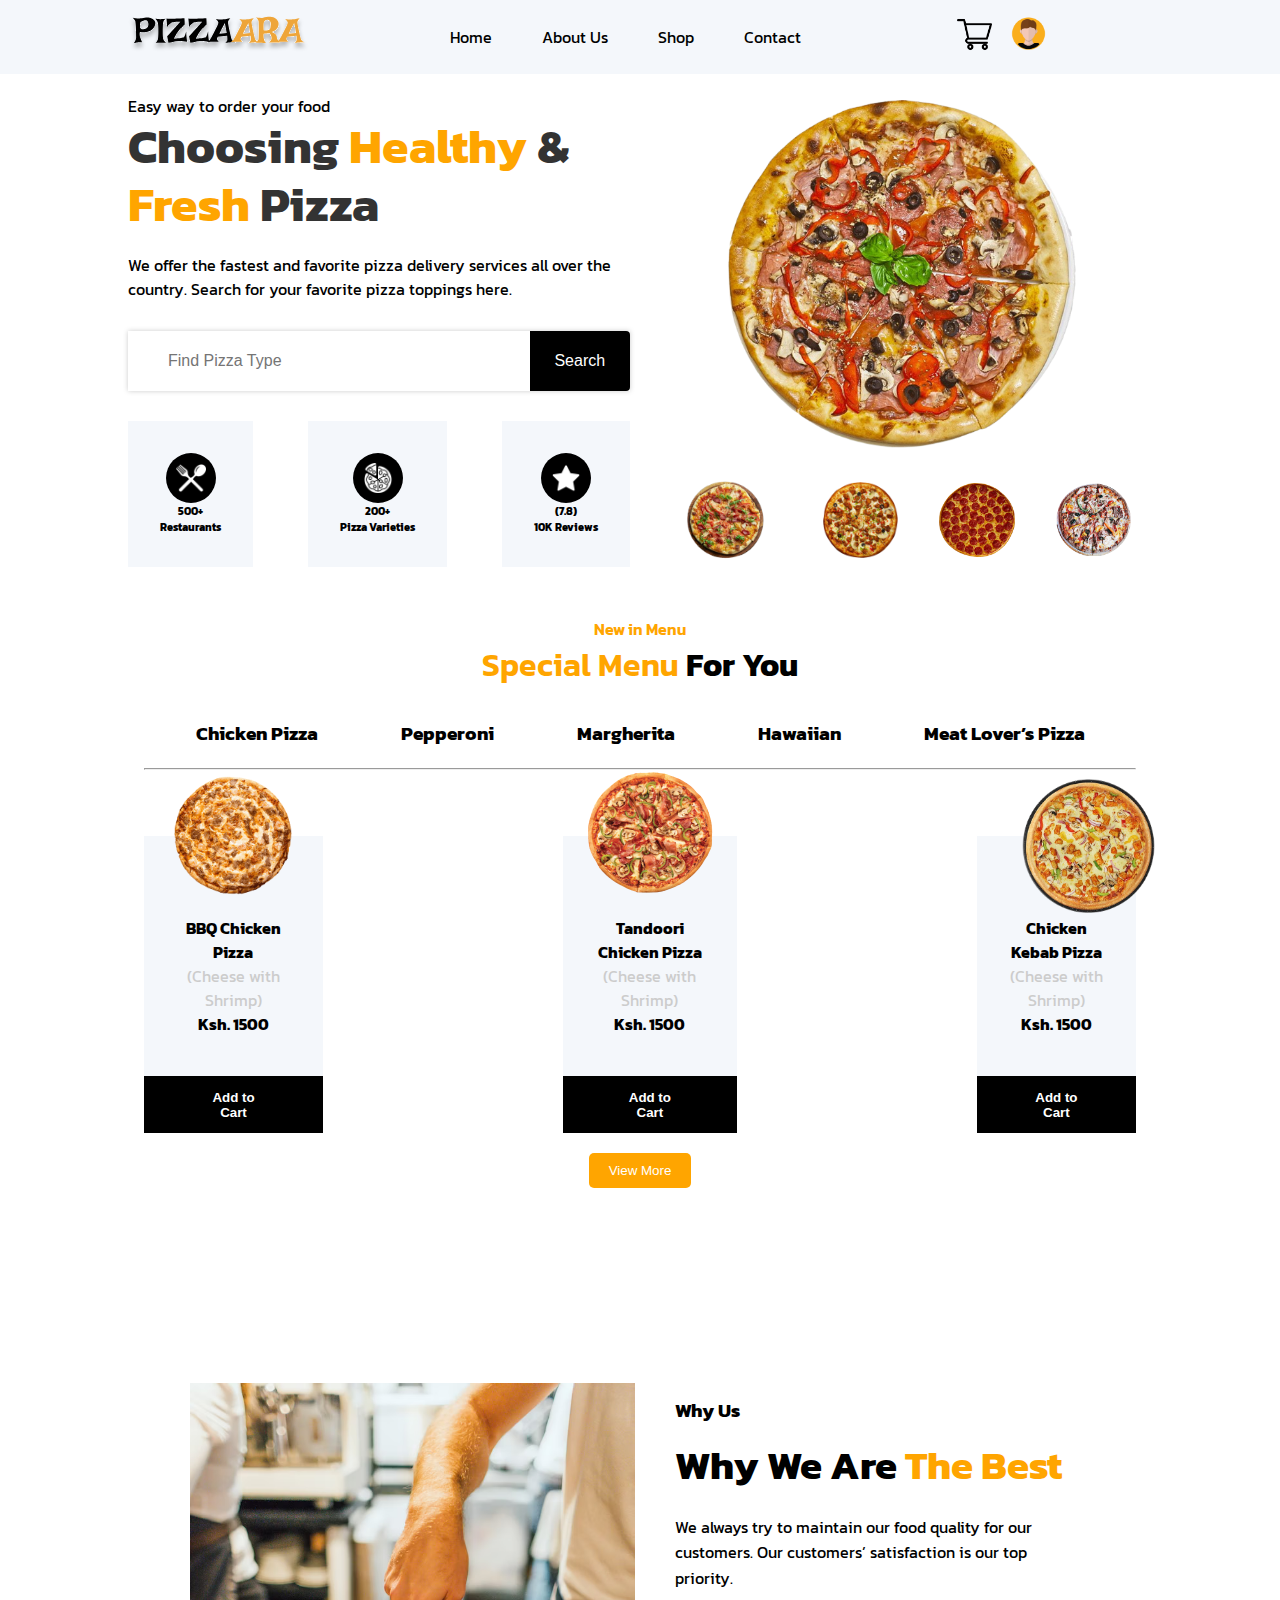
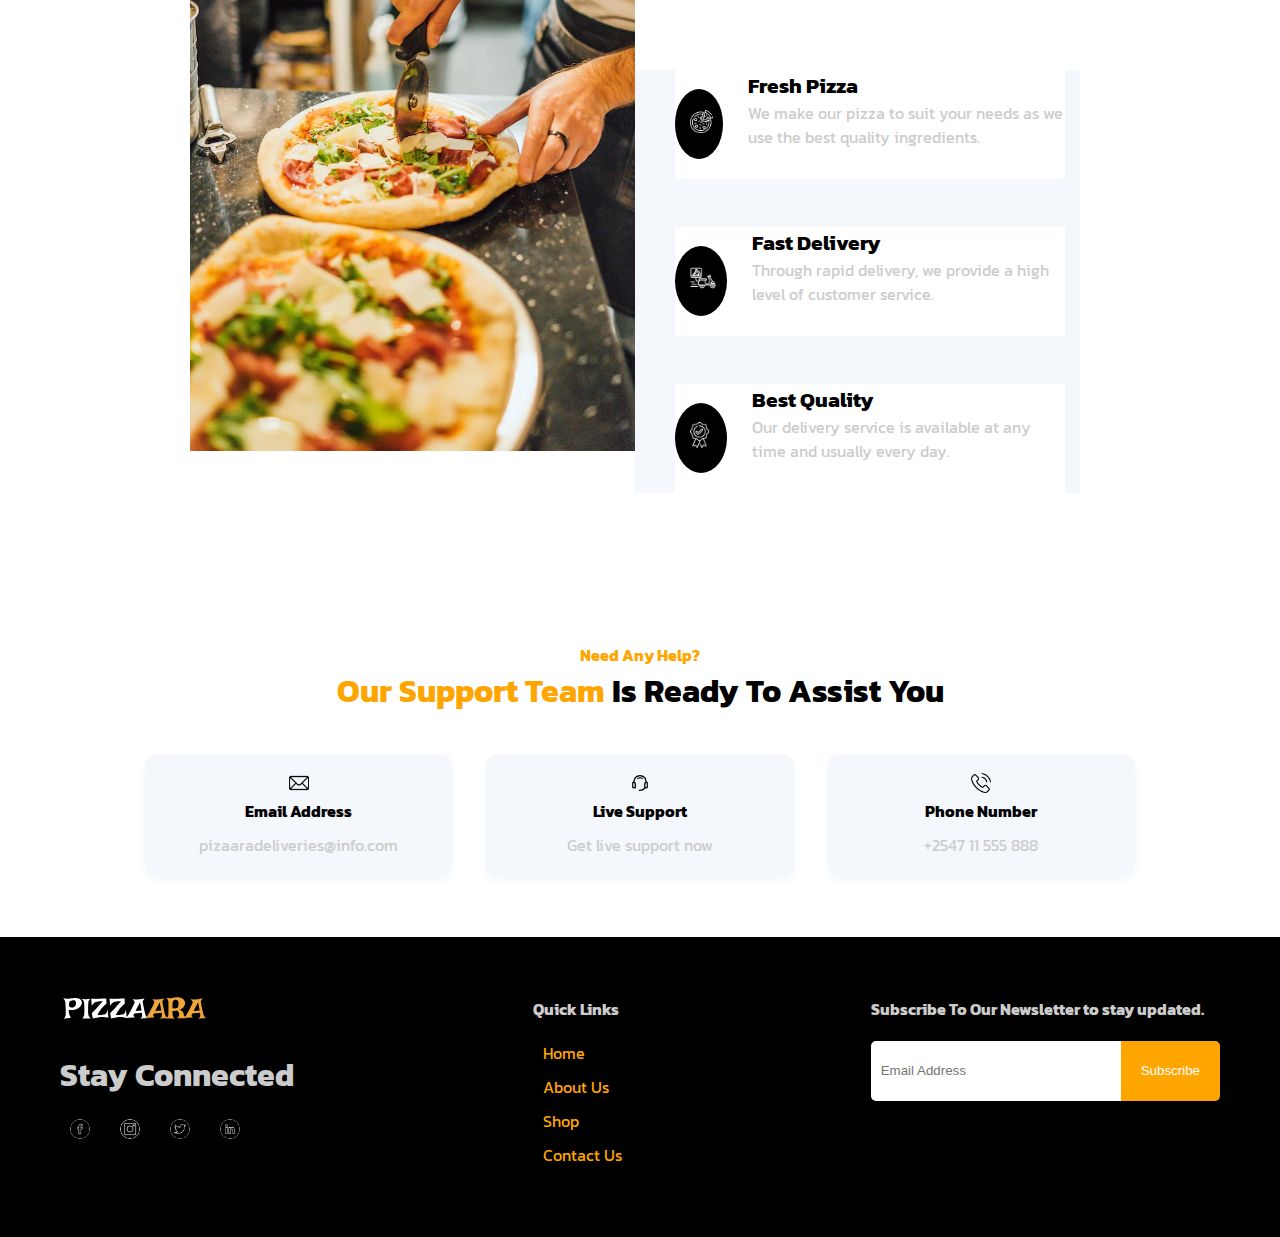
==== index.html @ b1587929 "initial commit" ====
<!DOCTYPE html>
<html lang="en">
  <head>
    <meta charset="UTF-8" />
    <meta name="viewport" content="width=device-width, initial-scale=1.0" />
    <meta
      name="description"
      content="Your pizza final destination with a variety of options and fast delivery."
    />
    <meta name="author" content="Your Name" />
    <title>Pizzara - Your Pizza Final Destination</title>
    <link rel="stylesheet" href="./css/style.css" />
    <link
      rel="stylesheet"
      href="https://cdnjs.cloudflare.com/ajax/libs/font-awesome/6.6.0/css/all.min.css"
      integrity="sha512-Kc323vGBEqzTmouAECnVceyQqyqdsSiqLQISBL29aUW4U/M7pSPA/gEUZQqv1cwx4OnYxTxve5UMg5GT6L4JJg=="
      crossorigin="anonymous"
      referrerpolicy="no-referrer"
    />
    <link rel="preconnect" href="https://fonts.googleapis.com" />
    <link rel="preconnect" href="https://fonts.gstatic.com" crossorigin />
    <link
      href="https://fonts.googleapis.com/css2?family=Kanit:ital,wght@0,100;0,200;0,300;0,400;0,500;0,600;0,700;0,800;0,900;1,100;1,200;1,300;1,400;1,500;1,600;1,700;1,800;1,900&display=swap"
      rel="stylesheet"
    />
  </head>
  <body>
    <main>
      <!-- Navigation -->
      <header>
        <nav>
          <div class="container">
            <div class="nav">
              <div class="nav-left">
                <img src="images/logo.svg" alt="Main Logo"/>
              </div>
              <div class="nav-center">
                <ul>
                  <li><a href="#home">Home</a></li>
                  <li><a href="#about">About Us</a></li>
                  <li><a href="./shop.html" target="_blank">Shop</a></li>
                  <li><a href="#contact">Contact</a></li>
                </ul>
              </div>
              <div class="nav-right">
                <img src="images/shopping-cart.png" alt="Shopping Cart" />
                <img src="images/avatar.png" alt="User Avatar" />
              </div>
              <i class="fa-solid fa-bars"></i>
            </div>
          </div>
        </nav>
      </header>

      <!-- Hero Section -->
      <section class="hero">
        <div class="container">
          <div class="hero-container">
            <div class="left">
              <span>Easy way to order your food</span>
              <h1>Choosing <span>Healthy</span> & <span>Fresh</span> Pizza</h1>
              <p>
                We offer the fastest and favorite pizza delivery services all
                over the country. Search for your favorite pizza toppings here.
              </p>
              <!-- Search Form -->
              <div>
                <form action="#">
                  <div class="search-box">
                    <input
                      type="text"
                      placeholder="Find Pizza Type"
                      class="search-input"
                    />
                    <button type="submit" class="search-btn">Search</button>
                    <i class="fa-solid fa-magnifying-glass search-icon"></i>
                  </div>
                </form>
              </div>

              <!-- Varieties Section -->
              <div class="cuts">
                <div class="cutt">
                  <div class="cut1">
                    <img src="./images/cutlery.png" alt="Cutlery" />
                  </div>
                  <h6>500+<br />Restaurants</h6>
                </div>
                <div class="cutt">
                  <div class="cut1">
                    <img src="./images/varieties.png" alt="Pizza Varieties" />
                  </div>
                  <h6>200+<br />Pizza Varieties</h6>
                </div>
                <div class="cutt">
                  <div class="cut1">
                    <img src="./images/star.png" alt="Star Ratings" />
                  </div>
                  <h6>(7.8)<br />10K Reviews</h6>
                </div>
              </div>
            </div>
            <div class="right">
              <div class="piz1">
                <img src="images/hero-pizza.png" alt="Hero Pizza" />
              </div>
              <div class="pizzas">
                <img src="images/pizza-1.png" alt="Pizza 1" />
                <img src="images/pizza-2.png" alt="Pizza 2" />
                <img src="images/pizza-3.png" alt="Pizza 3" />
                <img src="images/pizza-4.png" alt="Pizza 4" />
              </div>
            </div>
          </div>
        </div>
      </section>

      <!-- Menu Section -->
      <section class="menu">
        <div class="container">
          <div class="menu-container">
            <span class="yellow">New in Menu</span>
            <div>
              <h1><span class="yellow">Special Menu</span> For You</h1>
            </div>
            <ul>
              <li><a href="#" class="active">Chicken Pizza</a></li>
              <li><a href="#">Pepperoni</a></li>
              <li><a href="#">Margherita</a></li>
              <li><a href="#">Hawaiian</a></li>
              <li><a href="#">Meat Lover’s Pizza</a></li>
            </ul>
            <hr />
          </div>

        <!-- Pizza Items -->
        
          <div class="variaties">
            
            <div class="varieties-container">
              <div class="variaties-img">
                <img
                  src="images/barbecue-chicken-pizza.png"
                  alt="BBQ Chicken Pizza"
                />
              </div>
            <div class="varieties-content">
              <p class="v-c-bold">
                BBQ Chicken Pizza <br />
              </p>
                <span>(Cheese with Shrimp)</span> <br />
                <p class="v-c-bold">Ksh. 1500</p>
            </div>
            <div class="varieties-btn">
              <button class="v-c-bold" type="button">Add to Cart</button>
            </div>
            </div>



            <div class="variaties">
              <div class="varieties-container">
                <div class="variaties-img">
                  <img
                  src="images/tandoori-chicken.png"
                  alt="Tandoori Chicken Pizza"
                />
                </div>
              <div class="varieties-content">
                <p class="v-c-bold">
                  Tandoori Chicken Pizza<br />
                </p>
                  <span>(Cheese with Shrimp)</span> <br />
                  <p class="v-c-bold"> Ksh. 1500 </p>
                  
              </div>
              <div class="varieties-btn">
                <button class="v-c-bold" type="button">Add to Cart</button>
              </div>
              </div>


              <div class="variaties">
                <div class="varieties-container">
                  <div class="variaties-img">
                    <img
                    class="var"
                    src="images/chicken-kebab.png"
                    alt="Chicken Kebab Pizza"
                  />
                  </div>
                <div class="varieties-content">
                  <p class="v-c-bold">
                    Chicken Kebab Pizza<br />
                  </p>
                    <span>(Cheese with Shrimp)</span> <br />
                   <p class="v-c-bold"> Ksh. 1500 </p>
                </div>

                <div class="varieties-btn">
                  <button class="v-c-bold" type="button">Add to Cart</button>
                </div>
                </div>
                </div>
                </div>  
                </div>

                <div>
                <button class="var-btn">View More</button>
                </div>

                
                
                
              <!-- </section> -->
        </main>

        <!-- Why Us Section -->
        <section class="why-us-section">
          <div class="container">
          <div class="why-us-container">
            <!-- Image Section -->
            <div class="why-us-image">
              <img src="images/why-us.png" alt="Baking a Pizza" />
            </div>

            <!-- Content Section -->
            <div class="why-us-content">

              <div class="why-us-top">
              <span class="highlight">Why Us</span>
              <h2>Why We Are <span class="highlight-best">The Best</span></h2>
              <p>
                We always try to maintain our food quality for our customers.
                Our customers’ satisfaction is our top priority.
              </p>
            </div>

              <div class="features">
                <div class="feature">
                  <div class="feature-img">
                    <img src="images/fresh-pizza.png" alt="Fresh Pizza" />
                  </div>

                  <div>
                  <h4>Fresh Pizza</h4>
                  <p>
                    We make our pizza to suit your needs as we use the best
                    quality ingredients.
                  </p>
                </div>

                </div>
                <div class="feature">

                  <div class="feature-img">
                  <img src="images/fast-delivery.png" alt="Fast Delivery" />
                  </div>

                  <div>
                  <h4>Fast Delivery</h4>
                  <p>
                    Through rapid delivery, we provide a high level of customer
                    service.
                  </p>
                </div>
                </div>

                <div class="feature">

                  <div class="feature-img">
                  <img src="images/quality.png" alt="Best Quality" />
                  </div>
                  <div>
                  <h4>Best Quality</h4>
                  <p>
                    Our delivery service is available at any time and usually
                    every day.
                  </p>
                  </div>
                </div>
              </div>
            </div>
          </div>
        </div>
        </section>

        <!-- Support Section -->
        <section class="support-section">
          <div class="container">
          <div class="support-container">
            <!-- Heading Section -->
            <span class="help-text">Need Any Help?</span>
            <h2><span class="help-text">Our Support Team</span>  Is Ready To Assist You</h2>

            <!-- Support Details Section -->
            <div class="support-details">
              <div class="support-card">
                <img src="images/mail.png" alt="Mail" />
                <h5>Email Address</h5>
                <p>pizaaradeliveries@info.com</p>
              </div>
              <div class="support-card">
                <img src="images/live-support.png" alt="Live Support" />
                <h5>Live Support</h5>
                <p>Get live support now</p>
              </div>
              <div class="support-card">
                <img src="images/phone.png" alt="Phone" />
                <h5>Phone Number</h5>
                <p>+2547 11 555 888</p>
              </div>
            </div>
          </div>
        </div>
        </section>
      </main>

        <!-- Footer Section -->
        <footer>
          <div class="footer-container">
            <!-- Social Media and Logo -->
            <div class="footer-left">
              <img
                src="images/logo_light.svg"
                alt="Main Logo"
                class="footer-logo"
              />
              <h4>Stay Connected</h4>
              <div class="social-icons">
                <img src="images/facebook.png" alt="Facebook" />
                <img src="images/instagram.png" alt="Instagram" />
                <img src="images/twitter.png" alt="Twitter" />
                <img src="images/linkedin.png" alt="LinkedIn" />
              </div>
            </div>

            <!-- Quick Links Section -->
            <div class="quick-links">
              <h4>Quick Links</h4>
              <ul>
                <li><a href="#home">Home</a></li>
                <li><a href="#about">About Us</a></li>
                <li><a href="#shop">Shop</a></li>
                <li><a href="#contact">Contact Us</a></li>
              </ul>
            </div>

            <!-- Newsletter Section -->
            <div class="newsletter">
              <h4>Subscribe To Our Newsletter to stay updated.</h4>
              <form action="#">
                <div class="mail-box">
                  <input
                    type="email"
                    placeholder="Email Address"
                    class="input"
                  />
                  <button type="submit" class="subscribe-btn">Subscribe</button>
                </div>
              </form>
            </div>
          </div>
        </footer>
  </body>
</html>
---- css/style.css ----
body {
  font-family: "Kanit", system-ui;
}

* {
  margin: 0;
  padding: 0;
  box-sizing: border-box;
}

ul {
  list-style-type: none;
  margin: 0 10px;
}

a {
  color: #000;
  text-decoration: none;
}

.container {
  width: 80%;
  margin: 0 auto;
}

@media (max-width: 768px) {
  body {
    overflow-x: hidden;
  }
  header nav .nav {
    flex-direction: column;
    width: 100%;
  }
  header nav .nav .nav-left, header nav .nav .nav-center, header nav .nav .nav-right {
    text-align: center;
    margin: 10px 0;
    width: 100%;
  }
  header nav .nav i.fa-bars {
    display: block;
    margin: 10px 0;
  }
}
nav {
  background-color: #F4F7FB;
}
nav .nav {
  display: flex;
  justify-content: space-between;
  align-items: center;
  flex-direction: row;
  flex-wrap: nowrap;
  flex-direction: row;
}
nav .nav .nav-right img {
  padding-left: 15px;
  width: 50px;
}
nav .nav .nav-center ul {
  display: flex;
  justify-content: flex;
  align-items: center;
  flex-direction: center;
  flex-wrap: nowrap;
  flex-direction: center;
}
nav .nav .nav-center a {
  padding: 25px;
}
nav .nav .nav-center a {
  display: inline-block;
}
nav .nav .nav-center a:hover {
  color: white;
  background-color: orange;
}

.nav-center {
  display: inline-block;
  display: flex;
  justify-content: flex;
  align-items: center;
  flex-direction: center;
  flex-wrap: nowrap;
  flex-direction: center;
}

@media screen and (max-width: 600px) {
  .nav-center {
    display: none;
  }
  .nav-center a {
    margin-bottom: 10px;
  }
  .nav-center .fa-bars {
    display: inline-block;
  }
}
.hero-container {
  display: flex;
  justify-content: space-between;
  align-items: center;
  flex-direction: row;
  flex-wrap: nowrap;
  flex-direction: row;
  margin-top: 20px;
  gap: 20px;
}
.hero-container .left {
  flex: 1;
}
.hero-container .left span {
  color: #000;
  margin-bottom: 10px;
}
.hero-container .left h1 {
  font-size: 3rem;
  font-weight: 700;
  line-height: 1.2;
  color: #333;
  margin-bottom: 20px;
}
.hero-container .left h1 span {
  color: orange;
  font-weight: 700;
  font-size: 3rem;
}
.hero-container .left p {
  font-size: 1rem;
  color: #000;
  margin-bottom: 30px;
}
.hero-container .search-box {
  display: flex;
  justify-content: start;
  margin-top: 20px;
  position: relative;
  align-items: center;
  box-shadow: 0 0 5px #ccc;
}
.hero-container .search-box .search-input {
  width: 80%;
  height: 60px;
  padding: 10px 10px 10px 40px;
  font-size: 16px;
  border: none;
}
.hero-container .search-box .search-btn {
  padding: 10px 20px;
  width: 20%;
  font-size: 16px;
  height: 60px;
  background-color: #000;
  color: white;
  border: none;
  border-radius: 0 4px 4px 0;
  cursor: pointer;
  transition: background-color 0.3s ease;
}
.hero-container .search-box .search-btn:hover {
  background-color: #333;
}
.hero-container .search-box .search-icon {
  position: absolute;
  left: 20px;
  top: 50%;
  transform: translateY(-50%);
  font-size: 18px;
  color: #000;
  pointer-events: none;
}
.hero-container .cuts {
  display: flex;
  justify-content: space-between;
  margin-top: 30px;
  gap: 30px;
}
.hero-container .cuts .cutt {
  text-align: center;
  padding: 2em;
  display: flex;
  justify-content: center;
  align-items: center;
  flex-direction: column;
  flex-wrap: nowrap;
  flex-direction: column;
  background-color: #F4F7FB;
  align-content: center;
}
.hero-container .cuts .cut1 {
  width: 50px;
  height: 50px;
  display: flex;
  justify-content: center;
  align-items: center;
  flex-direction: column;
  flex-wrap: nowrap;
  flex-direction: column;
  border-radius: 50%;
  background-color: #000;
}
.hero-container .cuts .cut1 img {
  height: 30px;
  width: 30px;
}
.hero-container .cuts h6 {
  font-weight: bold;
  color: #000;
}

.right {
  display: flex;
  justify-content: flex;
  align-items: center;
  flex-direction: column;
  flex-wrap: nowrap;
  flex-direction: column;
  flex-direction: column;
  justify-content: center;
  flex: 1;
  align-items: center;
}
.right .piz1 {
  margin-bottom: 30px;
  display: flex;
  justify-content: center;
}
.right .piz1 img {
  width: 70%;
}
.right .pizzas {
  display: flex;
  justify-content: space-around;
  align-items: center;
  flex-direction: center;
  flex-wrap: nowrap;
  flex-direction: center;
}
.right .pizzas img:first-child {
  width: 22%;
}
.right .pizzas img {
  margin: 0 10px;
  width: 15%;
}

@media (max-width: 768px) {
  .hero .hero-container {
    display: flex;
    flex-direction: column;
    width: 100%;
  }
  .hero .hero-container .left {
    text-align: center;
    padding: 20px;
    width: 100%;
  }
  .hero .hero-container .left h1 {
    font-size: 1.5em;
  }
  .hero .hero-container .left .cuts {
    display: flex;
    flex-direction: column;
    align-items: center;
  }
  .hero .hero-container .left .cuts .cutt {
    margin: 10px 0;
  }
  .hero .hero-container .right {
    display: none;
  }
}
.menu {
  margin: 50px 0;
  padding: 0 20px;
  text-align: center;
}
.menu .yellow {
  color: orange;
  margin-bottom: 10px;
  font-weight: 600;
}
.menu h1 {
  font-size: 2rem;
  font-weight: bold;
  margin-bottom: 30px;
}
.menu ul {
  display: flex;
  justify-content: space-around;
  align-items: center;
  flex-direction: row;
  flex-wrap: nowrap;
  flex-direction: row;
  margin-top: 20px;
}
.menu ul li {
  font-size: 1.2rem;
  font-weight: bold;
}
.menu ul li a {
  transition: color 0.3s ease;
}
.menu ul li a:hover {
  color: orange;
  border-bottom: 5px solid orange;
  padding: 16px 0;
}
.menu hr {
  margin-top: 20px;
}

@media (max-width: 768px) {
  .menu .menu-container {
    text-align: center;
    padding: 20px;
    width: 100%;
  }
  .menu .menu-container h1 {
    font-size: 1.5em;
  }
  .menu .menu-container ul li {
    margin: 5px 0;
  }
  .menu .variaties {
    display: flex;
    flex-direction: column;
    align-items: center;
    width: 100%;
  }
  .menu .variaties .varieties-container {
    width: 100%;
    text-align: center;
  }
  .menu .variaties .varieties-container img {
    max-width: 80%;
    height: auto;
  }
}
.variaties {
  display: flex;
  justify-content: space-evenly;
  gap: 15em;
  align-items: center;
}
.variaties .varieties-container {
  display: flex;
  justify-content: center;
  align-items: center;
  flex-direction: column;
  flex-wrap: nowrap;
  flex-direction: column;
}
.variaties .varieties-container .var {
  width: 195px;
  align-items: center;
}
.variaties .varieties-container .v-c-bold {
  font-weight: bold;
}
.variaties .variaties-img {
  width: 130px;
  height: 130px;
}
.variaties .variaties-img img {
  width: 100%;
}
.variaties .varieties-content {
  background-color: #F4F7FB;
  padding: 5em 2em 4em 2em;
  margin-top: -4em;
  z-index: -1;
}
.variaties .varieties-content span {
  color: #ccc;
}
.variaties .varieties-btn {
  width: 100%;
  margin-top: -1.5em;
}
.variaties .varieties-btn button {
  background-color: #000;
  border: none;
  padding: 1em 4em;
  color: #fff;
}

.var-btn {
  margin: 20px auto;
  text-align: center;
  padding: 10px 20px;
  background-color: orange;
  color: #fff;
  border: none;
  border-radius: 5px;
  cursor: pointer;
}

.why-us-section {
  padding: 90px 0;
}
.why-us-section .why-us-container {
  display: flex;
  justify-content: space-around;
  align-items: center;
  flex-direction: row;
  flex-wrap: nowrap;
  flex-direction: row;
  max-width: 900px;
  margin: 0 auto;
}
.why-us-section .why-us-image {
  flex: 1;
}
.why-us-section .why-us-image img {
  max-width: 100%;
}
.why-us-section .why-us-content {
  flex: 1;
  justify-content: center;
  padding-right: 10px;
}
.why-us-section .why-us-content .why-us-top {
  display: flex;
  align-items: flex-start;
  margin: 3em 15px 0 2.5em;
  flex-direction: column;
}
.why-us-section .why-us-content .why-us-top .feature-text {
  font-size: 1em;
}
.why-us-section .why-us-content .highlight {
  color: #000;
  font-weight: bold;
  display: block;
  font-size: 1.2rem;
  margin-bottom: 10px;
}
.why-us-section .why-us-content h2 {
  font-size: 2.5rem;
  color: #000;
  margin-bottom: 20px;
}
.why-us-section .why-us-content h2 .highlight-best {
  color: orange;
}
.why-us-section .why-us-content p {
  font-size: 1em;
  color: #000;
  margin-bottom: 30px;
  line-height: 1.6;
}
.why-us-section .why-us-content .features {
  background-color: #F4F7FB;
}
.why-us-section .why-us-content .features .feature {
  display: flex;
  align-items: center;
  margin: 3em 15px 0 2.5em;
  text-align: left;
  background-color: #fff;
}
.why-us-section .why-us-content .features .feature .feature-img {
  width: 70px;
  background-color: #000;
  border-radius: 50%;
  height: 70px;
  align-content: center;
  padding-left: 15px;
}
.why-us-section .why-us-content .features .feature img {
  width: 70%;
}
.why-us-section .why-us-content .features .feature h4 {
  font-size: 1.3rem;
  color: #000;
  margin-left: 25px;
}
.why-us-section .why-us-content .features .feature p {
  font-size: 1em;
  color: #ccc;
  margin-left: 25px;
  line-height: 1.5;
}

@media (max-width: 768px) {
  .why-us-section .why-us-container {
    display: grid;
    grid-template-columns: 1fr;
    width: 100%;
  }
  .why-us-section .why-us-container .why-us-image {
    display: none;
  }
  .why-us-section .why-us-container .why-us-content {
    text-align: center;
  }
  .why-us-section .why-us-container .why-us-content .why-us-top h2 {
    font-size: 1.5em;
  }
  .why-us-section .why-us-container .why-us-content .features {
    display: grid;
    grid-template-columns: 1fr;
    gap: 10px;
  }
  .why-us-section .why-us-container .why-us-content .features .feature {
    text-align: center;
  }
  .why-us-section .why-us-container .why-us-content .features .feature .feature-img img {
    max-width: 80%;
    height: auto;
  }
}
.support-section {
  background-color: white;
  padding: 60px 0;
  text-align: center;
}
.support-section .help-text {
  color: orange;
  font-size: 1em;
  font-weight: bold;
  margin-bottom: 20px;
}
.support-section h2 {
  color: #000;
  font-size: 2em;
  margin-bottom: 40px;
}
.support-section .support-details {
  display: flex;
  justify-content: space-around;
  margin: 0 auto;
}
.support-section .support-details .support-card {
  background-color: #F4F7FB;
  padding: 20px;
  box-shadow: 0px 4px 10px #F4F7FB;
  border-radius: 10px;
  text-align: center;
  flex-basis: 30%;
  transition: transform 0.3s;
}
.support-section .support-details .support-card:hover {
  transform: translateY(-10px);
}
.support-section .support-details .support-card img {
  width: 20px;
  margin-top: -30px;
}
.support-section .support-details .support-card h5 {
  font-size: 1em;
  color: #000;
  margin-bottom: 10px;
}
.support-section .support-details .support-card p {
  font-size: 1em;
  color: #ccc;
}

@media (max-width: 768px) {
  .support-section .support-container {
    text-align: center;
    width: 100%;
  }
  .support-section .support-container .support-details {
    display: flex;
    flex-direction: column;
    align-items: center;
  }
  .support-section .support-container .support-details .support-card {
    margin: 10px 0;
    width: 100%;
  }
}
footer {
  background-color: #000;
  padding: 40px 0;
  color: #ccc;
}
footer .footer-container {
  display: flex;
  justify-content: space-between;
  max-width: 1200px;
  margin: 0 auto;
  padding: 20px;
}
footer .footer-left .footer-logo {
  max-width: 150px;
  margin-bottom: 20px;
}
footer .footer-left h4 {
  font-size: 2em;
  margin-bottom: 10px;
}
footer .footer-left .social-icons {
  display: flex;
  gap: 10px;
}
footer .footer-left .social-icons img {
  width: 40px;
  height: 40px;
  background-color: #000;
  padding: 10px;
  border-radius: 50%;
  transition: background-color 0.3s;
}
footer .footer-left .social-icons img:hover {
  background-color: #cc8400;
}
footer .quick-links h4 {
  font-size: 1em;
  margin-bottom: 20px;
}
footer .quick-links ul {
  list-style-type: none;
  padding: 0;
}
footer .quick-links ul li {
  margin-bottom: 10px;
}
footer .quick-links ul li a {
  color: orange;
  text-decoration: none;
  font-size: 1em;
}
footer .quick-links ul li a:hover {
  color: orange;
}
footer .newsletter h4 {
  font-size: 500;
  margin-bottom: 20px;
}
footer .newsletter .mail-box {
  display: flex;
}
footer .newsletter .mail-box .input {
  padding: 10px;
  border: none;
  border-radius: 5px 0 0 5px;
  width: 250px;
  font-size: 500;
  height: 60px;
}
footer .newsletter .mail-box .subscribe-btn {
  padding: 10px 20px;
  background-color: orange;
  border: none;
  border-radius: 0 5px 5px 0;
  color: #fff;
  font-size: 500;
  cursor: pointer;
}
footer .newsletter .mail-box .subscribe-btn:hover {
  background-color: #cc8400;
}

@media (max-width: 768px) {
  footer .footer-container {
    flex-direction: column;
    width: 100%;
  }
  footer .footer-container .footer-left, footer .footer-container .quick-links, footer .footer-container .newsletter {
    text-align: center;
    margin: 10px 0;
    width: 100%;
  }
}
.shop-container {
  max-width: 80%;
  margin: 10px auto;
  padding: 20px;
  display: grid;
  grid-template-columns: repeat(4, 1fr);
  gap: 30px;
}

@media only screen and (max-width: 600px) {
  nav .nav {
    flex-direction: column;
    align-items: center;
  }
  .nav-left, .nav-center, .nav-right {
    width: 100%;
    text-align: center;
  }
  .nav-center ul {
    display: flex;
    flex-direction: column;
    padding: 0;
    margin: 0;
  }
  .nav-center ul li {
    margin-bottom: 10px;
  }
  .menu-container h1, .menu-container span {
    text-align: center;
  }
  .shop-container {
    display: flex;
    flex-direction: column;
    align-items: center;
  }
  .varieties-container {
    flex-direction: column;
    align-items: center;
    text-align: center;
  }
  .variaties-img img {
    max-width: 100%;
  }
  .footer-container {
    display: flex;
    flex-direction: column;
    align-items: center;
    text-align: center;
    width: 100%;
  }
  .footer-left, .quick-links, .newsletter {
    width: 100%;
    margin-bottom: 20px;
  }
  .quick-links ul {
    display: flex;
    flex-direction: column;
  }
  .newsletter .mail-box {
    flex-direction: column;
    align-items: center;
  }
  .newsletter .input {
    width: 100%;
    margin-bottom: 10px;
  }
  .subscribe-btn {
    width: 100%;
  }
}
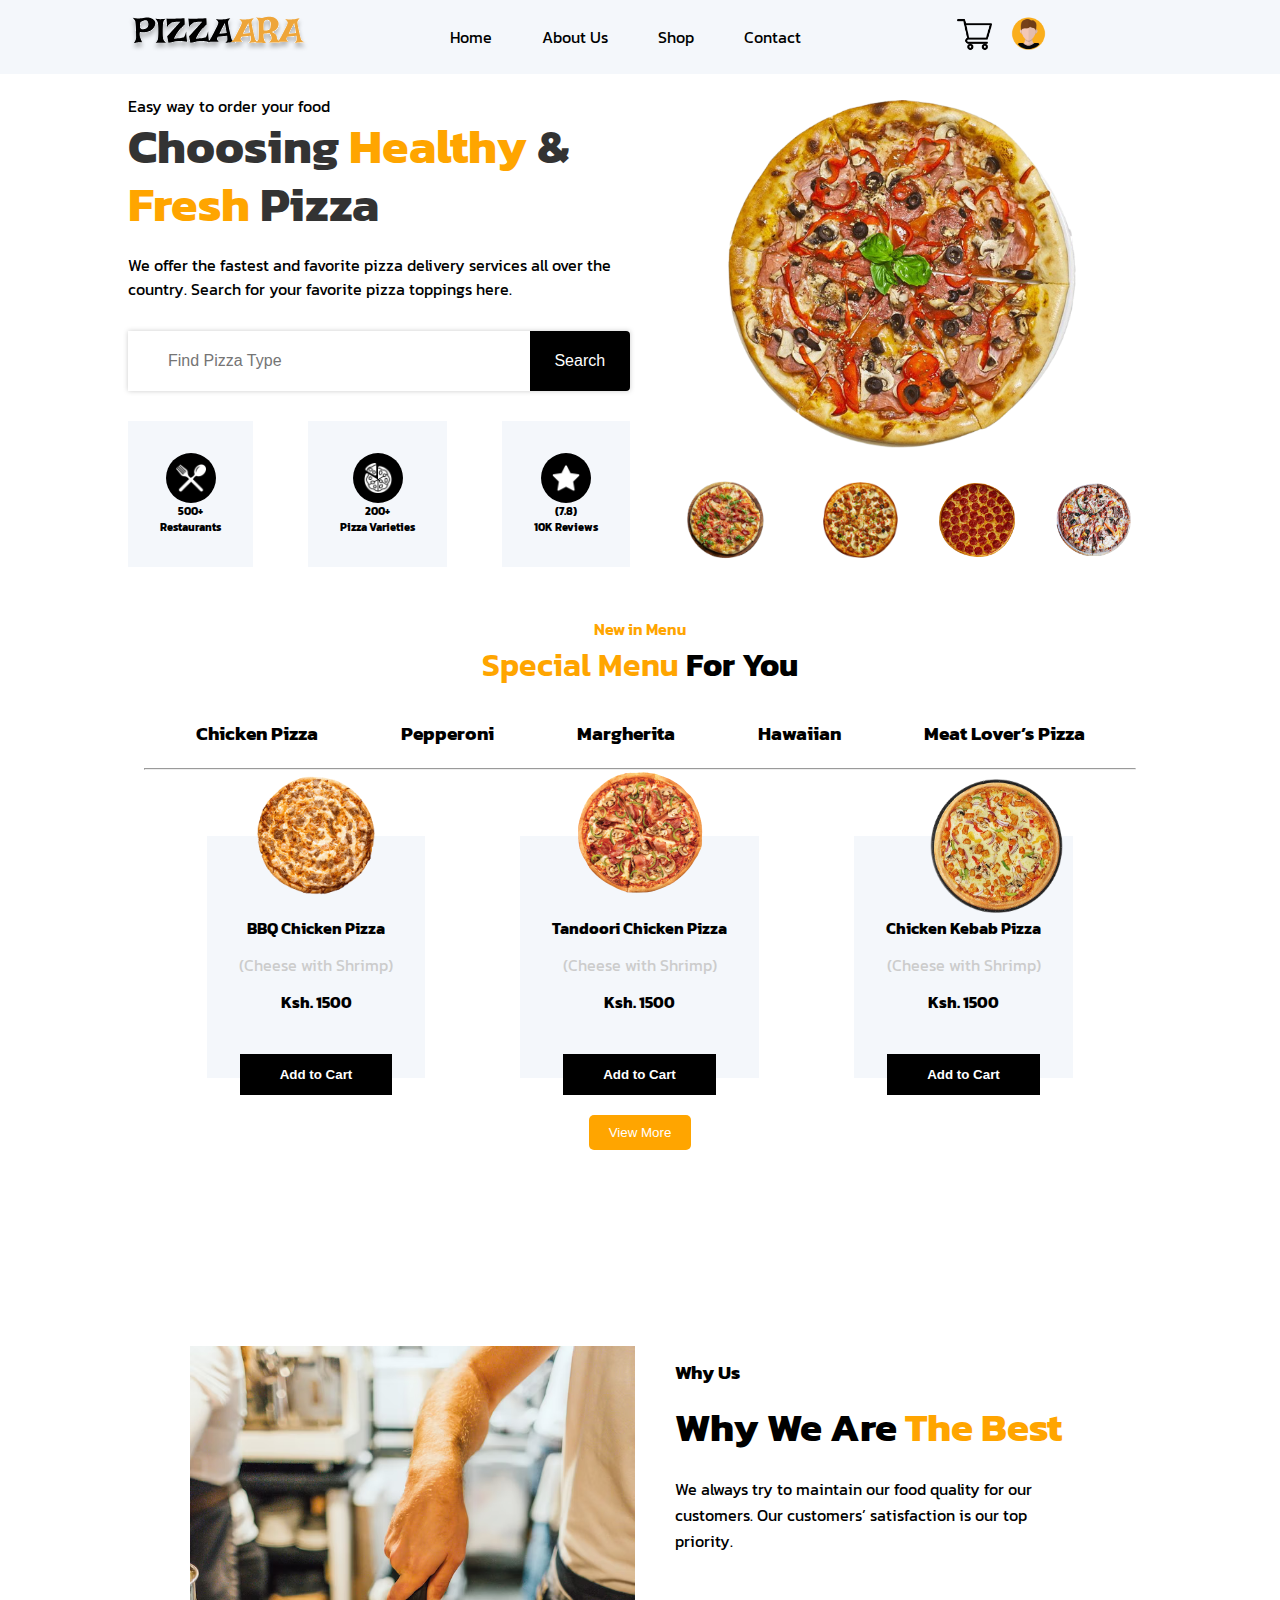
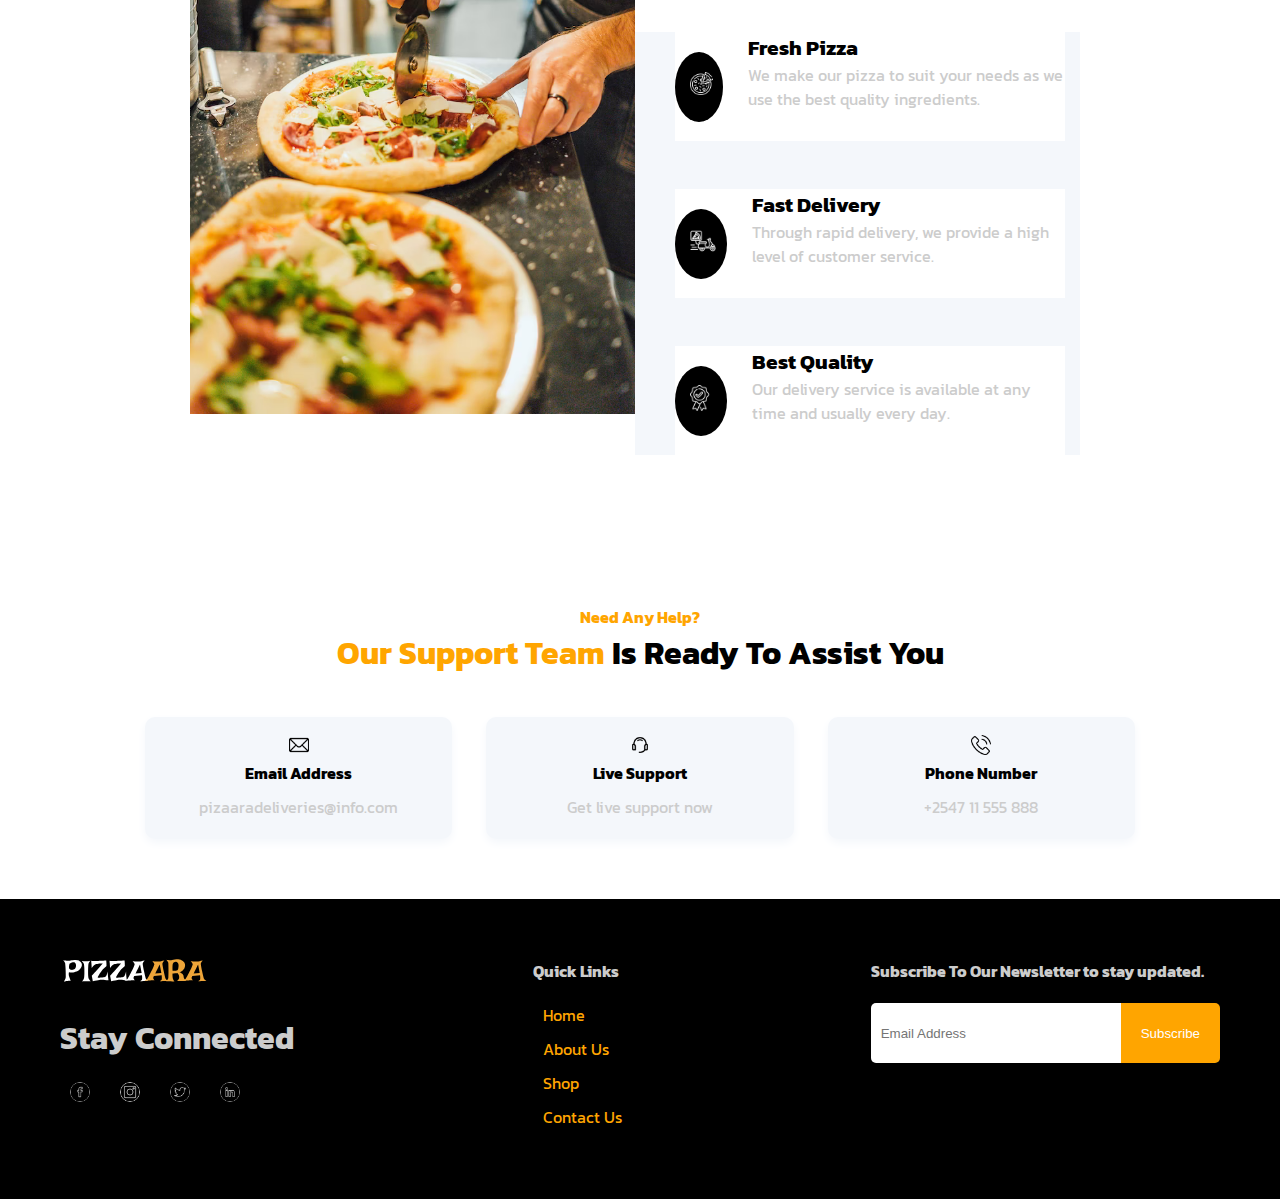
==== commit 4c5b2990: "Amended all the mistakes thar were hindering the cool flow" ====
--- a/index.html
+++ b/index.html
@@ -9,7 +9,7 @@
     />
     <meta name="author" content="Your Name" />
     <title>Pizzara - Your Pizza Final Destination</title>
-    <link rel="stylesheet" href="./css/style.css" />
+    <link rel="stylesheet" href="css/style.css" />
     <link
       rel="stylesheet"
       href="https://cdnjs.cloudflare.com/ajax/libs/font-awesome/6.6.0/css/all.min.css"
@@ -25,32 +25,30 @@
     />
   </head>
   <body>
-    <main>
-      <!-- Navigation -->
-      <header>
-        <nav>
-          <div class="container">
-            <div class="nav">
-              <div class="nav-left">
-                <img src="images/logo.svg" alt="Main Logo"/>
-              </div>
-              <div class="nav-center">
-                <ul>
-                  <li><a href="#home">Home</a></li>
-                  <li><a href="#about">About Us</a></li>
-                  <li><a href="./shop.html" target="_blank">Shop</a></li>
-                  <li><a href="#contact">Contact</a></li>
-                </ul>
-              </div>
-              <div class="nav-right">
-                <img src="images/shopping-cart.png" alt="Shopping Cart" />
-                <img src="images/avatar.png" alt="User Avatar" />
-              </div>
-              <i class="fa-solid fa-bars"></i>
-            </div>
-          </div>
-        </nav>
-      </header>
+    <!-- Navigation -->
+    <header>
+      <nav>
+        <div class="container">
+          <div class="nav">
+            <div class="nav-left">
+              <img src="images/logo.svg" alt="Main Logo" />
+            </div>
+            <div class="nav-center">
+              <ul>
+                <li><a href="/">Home</a></li>
+                <li><a href="#about">About Us</a></li>
+                <li><a href="shop.html" target="_blank">Shop</a></li>
+                <li><a href="#contact">Contact</a></li>
+              </ul>
+            </div>
+            <div class="nav-right">
+              <img src="images/shopping-cart.png" alt="Shopping Cart" />
+              <img src="images/avatar.png" alt="User Avatar" />
+            </div>
+            <i class="fa-solid fa-bars"></i>
+          </div>
+        </div>
+      </nav>
 
       <!-- Hero Section -->
       <section class="hero">
@@ -114,7 +112,9 @@
           </div>
         </div>
       </section>
-
+    </header>
+
+    <main>
       <!-- Menu Section -->
       <section class="menu">
         <div class="container">
@@ -131,93 +131,78 @@
               <li><a href="#">Meat Lover’s Pizza</a></li>
             </ul>
             <hr />
-          </div>
-
-        <!-- Pizza Items -->
-        
-          <div class="variaties">
-            
-            <div class="varieties-container">
-              <div class="variaties-img">
-                <img
-                  src="images/barbecue-chicken-pizza.png"
-                  alt="BBQ Chicken Pizza"
-                />
-              </div>
-            <div class="varieties-content">
-              <p class="v-c-bold">
-                BBQ Chicken Pizza <br />
-              </p>
-                <span>(Cheese with Shrimp)</span> <br />
-                <p class="v-c-bold">Ksh. 1500</p>
-            </div>
-            <div class="varieties-btn">
-              <button class="v-c-bold" type="button">Add to Cart</button>
-            </div>
-            </div>
-
-
+
+            <!-- Pizza Items -->
 
             <div class="variaties">
               <div class="varieties-container">
                 <div class="variaties-img">
                   <img
-                  src="images/tandoori-chicken.png"
-                  alt="Tandoori Chicken Pizza"
-                />
-                </div>
-              <div class="varieties-content">
-                <p class="v-c-bold">
-                  Tandoori Chicken Pizza<br />
-                </p>
+                    src="images/barbecue-chicken-pizza.png"
+                    alt="BBQ Chicken Pizza"
+                  />
+                </div>
+                <div class="varieties-content">
+                  <p class="v-c-bold">BBQ Chicken Pizza <br /></p>
                   <span>(Cheese with Shrimp)</span> <br />
-                  <p class="v-c-bold"> Ksh. 1500 </p>
-                  
-              </div>
-              <div class="varieties-btn">
-                <button class="v-c-bold" type="button">Add to Cart</button>
-              </div>
-              </div>
-
-
-              <div class="variaties">
-                <div class="varieties-container">
-                  <div class="variaties-img">
-                    <img
+                  <p class="v-c-bold">Ksh. 1500</p>
+                </div>
+                <div class="varieties-btn">
+                  <button class="v-c-bold" type="button">Add to Cart</button>
+                </div>
+              </div>
+
+              <!-- <div class="variaties"> -->
+              <div class="varieties-container">
+                <div class="variaties-img">
+                  <img
+                    src="images/tandoori-chicken.png"
+                    alt="Tandoori Chicken Pizza"
+                  />
+                </div>
+                <div class="varieties-content">
+                  <p class="v-c-bold">Tandoori Chicken Pizza<br /></p>
+                  <span>(Cheese with Shrimp)</span> <br />
+                  <p class="v-c-bold">Ksh. 1500</p>
+                </div>
+                <div class="varieties-btn">
+                  <button class="v-c-bold" type="button">Add to Cart</button>
+                </div>
+              </div>
+              <!-- </div>   -->
+
+              <!-- <div class="variaties"> -->
+              <div class="varieties-container">
+                <div class="variaties-img">
+                  <img
                     class="var"
                     src="images/chicken-kebab.png"
                     alt="Chicken Kebab Pizza"
                   />
-                  </div>
+                </div>
                 <div class="varieties-content">
-                  <p class="v-c-bold">
-                    Chicken Kebab Pizza<br />
-                  </p>
-                    <span>(Cheese with Shrimp)</span> <br />
-                   <p class="v-c-bold"> Ksh. 1500 </p>
+                  <p class="v-c-bold">Chicken Kebab Pizza<br /></p>
+                  <span>(Cheese with Shrimp)</span> <br />
+                  <p class="v-c-bold">Ksh. 1500</p>
                 </div>
 
                 <div class="varieties-btn">
                   <button class="v-c-bold" type="button">Add to Cart</button>
                 </div>
-                </div>
-                </div>
-                </div>  
-                </div>
-
-                <div>
-                <button class="var-btn">View More</button>
-                </div>
-
-                
-                
-                
-              <!-- </section> -->
-        </main>
-
-        <!-- Why Us Section -->
-        <section class="why-us-section">
-          <div class="container">
+              </div>
+              <!-- </div> -->
+            </div>
+
+            <div>
+              <button class="var-btn">View More</button>
+            </div>
+          </div>
+        </div>
+      </section>
+
+      <!-- Why Us Section -->
+      <section class="why-us-section" id="about">
+        <div class="container">
           <div class="why-us-container">
             <!-- Image Section -->
             <div class="why-us-image">
@@ -226,15 +211,14 @@
 
             <!-- Content Section -->
             <div class="why-us-content">
-
               <div class="why-us-top">
-              <span class="highlight">Why Us</span>
-              <h2>Why We Are <span class="highlight-best">The Best</span></h2>
-              <p>
-                We always try to maintain our food quality for our customers.
-                Our customers’ satisfaction is our top priority.
-              </p>
-            </div>
+                <span class="highlight">Why Us</span>
+                <h2>Why We Are <span class="highlight-best">The Best</span></h2>
+                <p>
+                  We always try to maintain our food quality for our customers.
+                  Our customers’ satisfaction is our top priority.
+                </p>
+              </div>
 
               <div class="features">
                 <div class="feature">
@@ -243,55 +227,55 @@
                   </div>
 
                   <div>
-                  <h4>Fresh Pizza</h4>
-                  <p>
-                    We make our pizza to suit your needs as we use the best
-                    quality ingredients.
-                  </p>
-                </div>
-
+                    <h4>Fresh Pizza</h4>
+                    <p>
+                      We make our pizza to suit your needs as we use the best
+                      quality ingredients.
+                    </p>
+                  </div>
                 </div>
                 <div class="feature">
-
                   <div class="feature-img">
-                  <img src="images/fast-delivery.png" alt="Fast Delivery" />
+                    <img src="images/fast-delivery.png" alt="Fast Delivery" />
                   </div>
 
                   <div>
-                  <h4>Fast Delivery</h4>
-                  <p>
-                    Through rapid delivery, we provide a high level of customer
-                    service.
-                  </p>
-                </div>
+                    <h4>Fast Delivery</h4>
+                    <p>
+                      Through rapid delivery, we provide a high level of
+                      customer service.
+                    </p>
+                  </div>
                 </div>
 
                 <div class="feature">
-
                   <div class="feature-img">
-                  <img src="images/quality.png" alt="Best Quality" />
+                    <img src="images/quality.png" alt="Best Quality" />
                   </div>
                   <div>
-                  <h4>Best Quality</h4>
-                  <p>
-                    Our delivery service is available at any time and usually
-                    every day.
-                  </p>
-                  </div>
-                </div>
-              </div>
-            </div>
-          </div>
-        </div>
-        </section>
-
-        <!-- Support Section -->
-        <section class="support-section">
-          <div class="container">
+                    <h4>Best Quality</h4>
+                    <p>
+                      Our delivery service is available at any time and usually
+                      every day.
+                    </p>
+                  </div>
+                </div>
+              </div>
+            </div>
+          </div>
+        </div>
+      </section>
+
+      <!-- Support Section -->
+      <section class="support-section">
+        <div class="container">
           <div class="support-container">
             <!-- Heading Section -->
             <span class="help-text">Need Any Help?</span>
-            <h2><span class="help-text">Our Support Team</span>  Is Ready To Assist You</h2>
+            <h2>
+              <span class="help-text">Our Support Team</span> Is Ready To Assist
+              You
+            </h2>
 
             <!-- Support Details Section -->
             <div class="support-details">
@@ -313,54 +297,50 @@
             </div>
           </div>
         </div>
-        </section>
-      </main>
-
-        <!-- Footer Section -->
-        <footer>
-          <div class="footer-container">
-            <!-- Social Media and Logo -->
-            <div class="footer-left">
-              <img
-                src="images/logo_light.svg"
-                alt="Main Logo"
-                class="footer-logo"
-              />
-              <h4>Stay Connected</h4>
-              <div class="social-icons">
-                <img src="images/facebook.png" alt="Facebook" />
-                <img src="images/instagram.png" alt="Instagram" />
-                <img src="images/twitter.png" alt="Twitter" />
-                <img src="images/linkedin.png" alt="LinkedIn" />
-              </div>
-            </div>
-
-            <!-- Quick Links Section -->
-            <div class="quick-links">
-              <h4>Quick Links</h4>
-              <ul>
-                <li><a href="#home">Home</a></li>
-                <li><a href="#about">About Us</a></li>
-                <li><a href="#shop">Shop</a></li>
-                <li><a href="#contact">Contact Us</a></li>
-              </ul>
-            </div>
-
-            <!-- Newsletter Section -->
-            <div class="newsletter">
-              <h4>Subscribe To Our Newsletter to stay updated.</h4>
-              <form action="#">
-                <div class="mail-box">
-                  <input
-                    type="email"
-                    placeholder="Email Address"
-                    class="input"
-                  />
-                  <button type="submit" class="subscribe-btn">Subscribe</button>
-                </div>
-              </form>
-            </div>
-          </div>
-        </footer>
+      </section>
+    </main>
+
+    <!-- Footer Section -->
+    <footer>
+      <div class="footer-container">
+        <!-- Social Media and Logo -->
+        <div class="footer-left">
+          <img
+            src="images/logo_light.svg"
+            alt="Main Logo"
+            class="footer-logo"
+          />
+          <h4>Stay Connected</h4>
+          <div class="social-icons">
+            <img src="images/facebook.png" alt="Facebook" />
+            <img src="images/instagram.png" alt="Instagram" />
+            <img src="images/twitter.png" alt="Twitter" />
+            <img src="images/linkedin.png" alt="LinkedIn" />
+          </div>
+        </div>
+
+        <!-- Quick Links Section -->
+        <div class="quick-links">
+          <h4>Quick Links</h4>
+          <ul>
+            <li><a href="#home">Home</a></li>
+            <li><a href="#about">About Us</a></li>
+            <li><a href="#shop">Shop</a></li>
+            <li><a href="#contact">Contact Us</a></li>
+          </ul>
+        </div>
+
+        <!-- Newsletter Section -->
+        <div class="newsletter">
+          <h4>Subscribe To Our Newsletter to stay updated.</h4>
+          <form action="#">
+            <div class="mail-box">
+              <input type="email" placeholder="Email Address" class="input" />
+              <button type="submit" class="subscribe-btn">Subscribe</button>
+            </div>
+          </form>
+        </div>
+      </div>
+    </footer>
   </body>
 </html>
--- a/css/style.css
+++ b/css/style.css
@@ -340,7 +340,6 @@
 .variaties {
   display: flex;
   justify-content: space-evenly;
-  gap: 15em;
   align-items: center;
 }
 .variaties .varieties-container {
@@ -373,6 +372,8 @@
 }
 .variaties .varieties-content span {
   color: #ccc;
+  display: inline-block;
+  margin: 0.8em 0;
 }
 .variaties .varieties-btn {
   width: 100%;
@@ -381,7 +382,7 @@
 .variaties .varieties-btn button {
   background-color: #000;
   border: none;
-  padding: 1em 4em;
+  padding: 1em 3em;
   color: #fff;
 }
 
@@ -666,13 +667,18 @@
     width: 100%;
   }
 }
-.shop-container {
-  max-width: 80%;
-  margin: 10px auto;
-  padding: 20px;
-  display: grid;
-  grid-template-columns: repeat(4, 1fr);
-  gap: 30px;
+.all-varieties {
+  display: flex;
+  justify-content: center;
+  align-items: center;
+  flex-direction: column;
+  flex-wrap: nowrap;
+  flex-direction: column;
+  gap: 3em;
+}
+
+.variaties {
+  gap: 2em;
 }
 
 @media only screen and (max-width: 600px) {
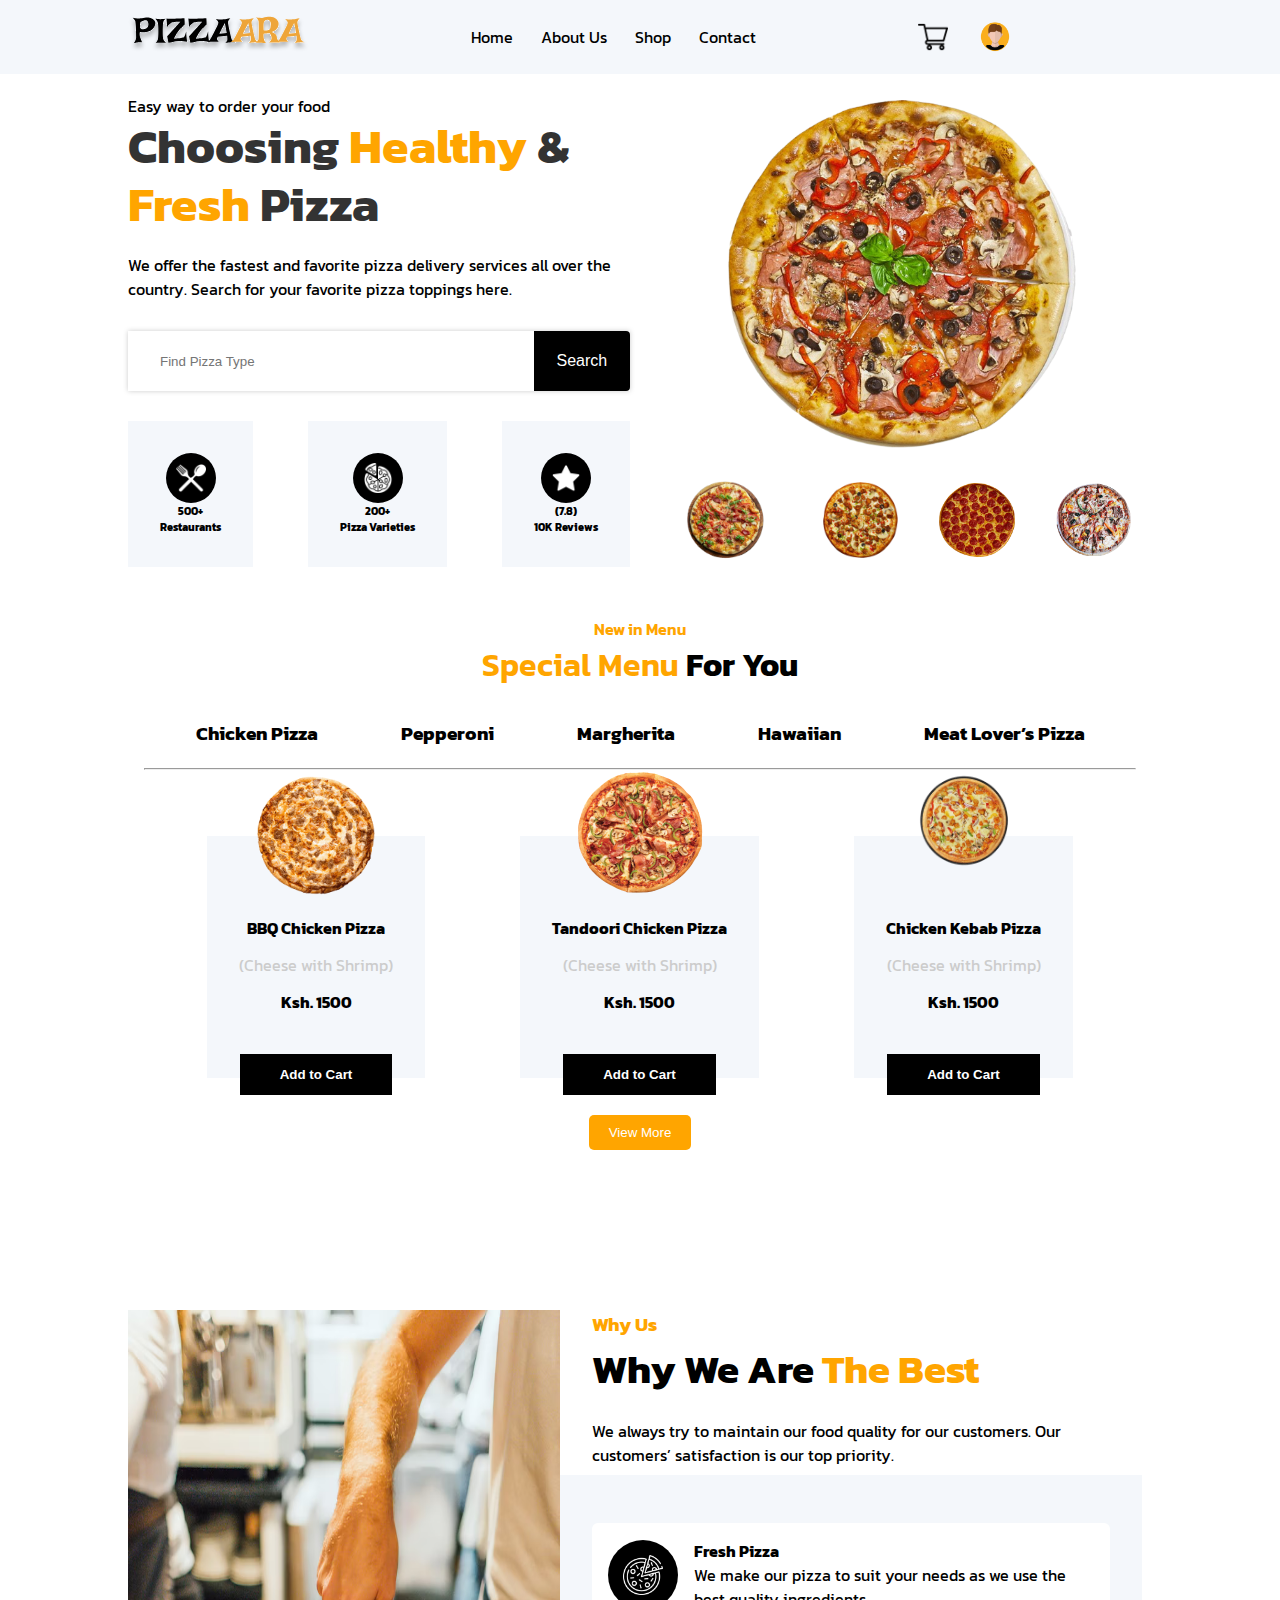
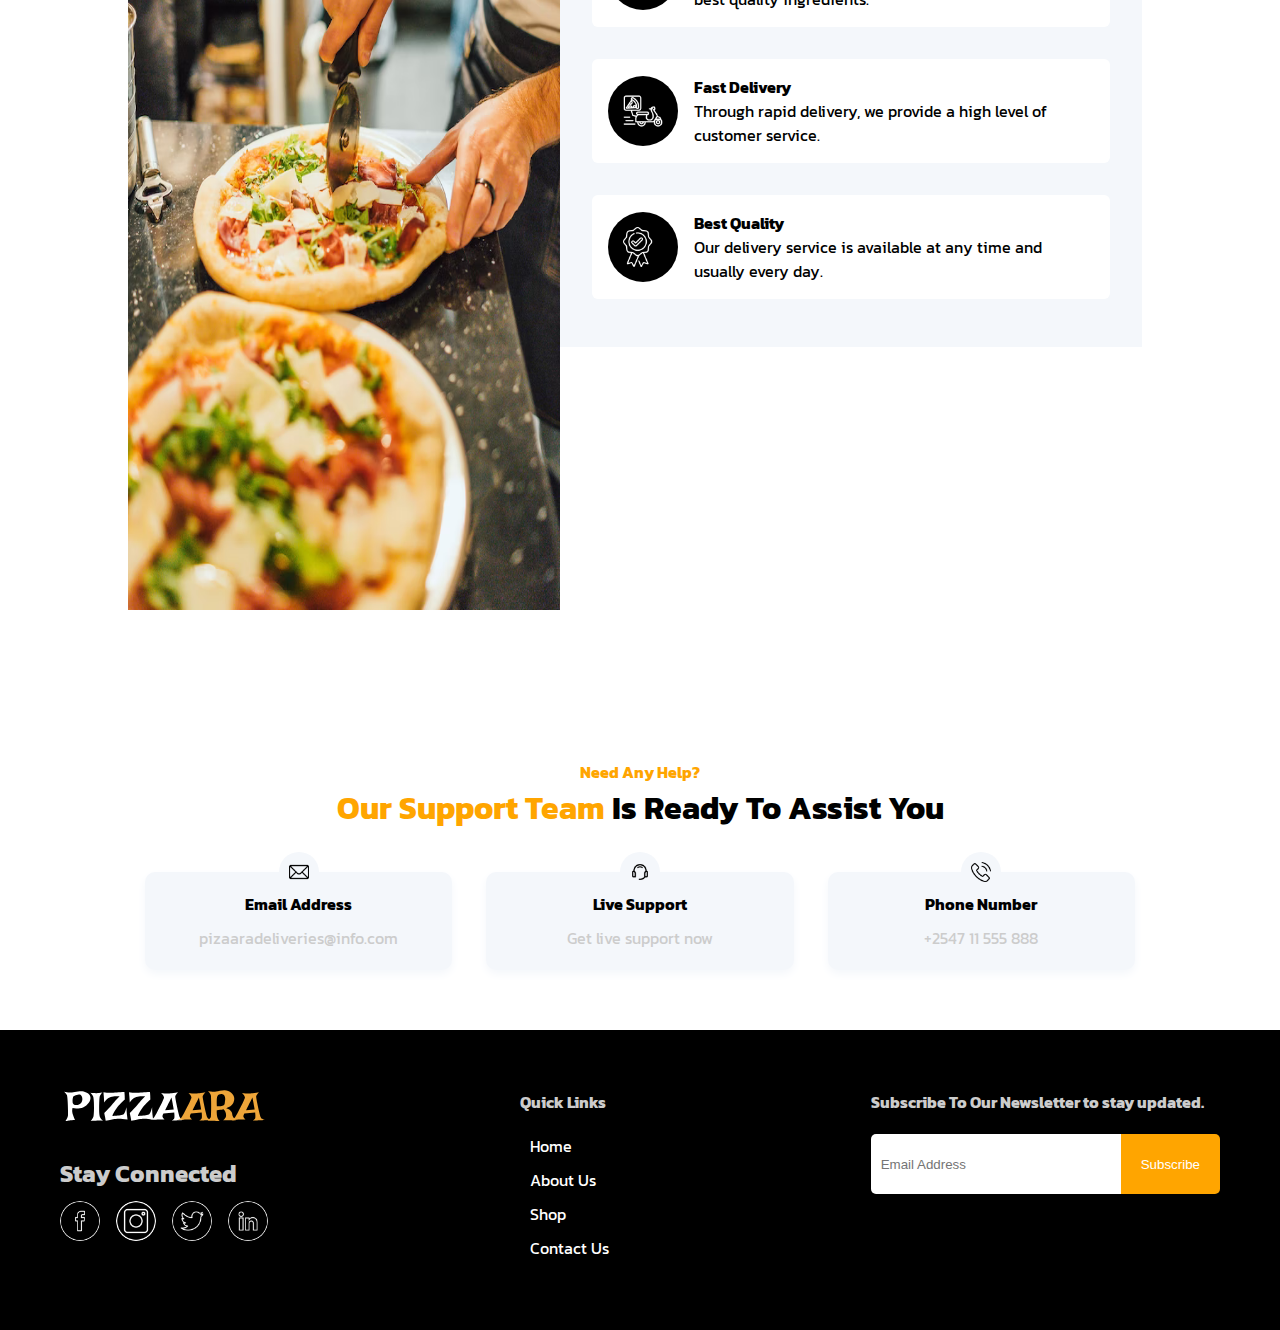
==== commit 7073c701: "Just made the finall touches and confirmed that everything is now good" ====
--- a/index.html
+++ b/index.html
@@ -37,7 +37,7 @@
               <ul>
                 <li><a href="/">Home</a></li>
                 <li><a href="#about">About Us</a></li>
-                <li><a href="shop.html" target="_blank">Shop</a></li>
+                <li><a href="shop.html" target="_self">Shop</a></li>
                 <li><a href="#contact">Contact</a></li>
               </ul>
             </div>
@@ -65,13 +65,14 @@
               <div>
                 <form action="#">
                   <div class="search-box">
+                    <i class="fa-solid fa-magnifying-glass search-icon"></i>
+
                     <input
                       type="text"
                       placeholder="Find Pizza Type"
                       class="search-input"
                     />
                     <button type="submit" class="search-btn">Search</button>
-                    <i class="fa-solid fa-magnifying-glass search-icon"></i>
                   </div>
                 </form>
               </div>
@@ -175,7 +176,6 @@
               <div class="varieties-container">
                 <div class="variaties-img">
                   <img
-                    class="var"
                     src="images/chicken-kebab.png"
                     alt="Chicken Kebab Pizza"
                   />
@@ -226,7 +226,7 @@
                     <img src="images/fresh-pizza.png" alt="Fresh Pizza" />
                   </div>
 
-                  <div>
+                  <div class="feature-content">
                     <h4>Fresh Pizza</h4>
                     <p>
                       We make our pizza to suit your needs as we use the best
@@ -239,7 +239,7 @@
                     <img src="images/fast-delivery.png" alt="Fast Delivery" />
                   </div>
 
-                  <div>
+                  <div class="feature-content">
                     <h4>Fast Delivery</h4>
                     <p>
                       Through rapid delivery, we provide a high level of
@@ -252,7 +252,7 @@
                   <div class="feature-img">
                     <img src="images/quality.png" alt="Best Quality" />
                   </div>
-                  <div>
+                  <div class="feature-content">
                     <h4>Best Quality</h4>
                     <p>
                       Our delivery service is available at any time and usually
@@ -280,17 +280,23 @@
             <!-- Support Details Section -->
             <div class="support-details">
               <div class="support-card">
-                <img src="images/mail.png" alt="Mail" />
+                <div class="support_img">
+                  <img src="images/mail.png" alt="Mail" />
+                </div>
                 <h5>Email Address</h5>
                 <p>pizaaradeliveries@info.com</p>
               </div>
               <div class="support-card">
-                <img src="images/live-support.png" alt="Live Support" />
+                <div class="support_img">
+                  <img src="images/live-support.png" alt="Live Support" />
+                </div>
                 <h5>Live Support</h5>
                 <p>Get live support now</p>
               </div>
               <div class="support-card">
-                <img src="images/phone.png" alt="Phone" />
+                <div class="support_img">
+                  <img src="images/phone.png" alt="Phone" />
+                </div>
                 <h5>Phone Number</h5>
                 <p>+2547 11 555 888</p>
               </div>
--- a/css/style.css
+++ b/css/style.css
@@ -1,13 +1,13 @@
-body {
-  font-family: "Kanit", system-ui;
-}
-
 * {
   margin: 0;
   padding: 0;
   box-sizing: border-box;
 }
 
+body {
+  font-family: "Kanit", system-ui;
+}
+
 ul {
   list-style-type: none;
   margin: 0 10px;
@@ -51,10 +51,19 @@
   flex-direction: row;
   flex-wrap: nowrap;
   flex-direction: row;
+  padding: 1em 0;
+}
+nav .nav .nav-right {
+  display: flex;
+  justify-content: space-between;
+  align-items: center;
+  flex-direction: row;
+  flex-wrap: nowrap;
+  flex-direction: row;
+  gap: 2em;
 }
 nav .nav .nav-right img {
-  padding-left: 15px;
-  width: 50px;
+  width: 30px;
 }
 nav .nav .nav-center ul {
   display: flex;
@@ -63,9 +72,10 @@
   flex-direction: center;
   flex-wrap: nowrap;
   flex-direction: center;
+  gap: 0.5em;
 }
 nav .nav .nav-center a {
-  padding: 25px;
+  padding: 0 10px;
 }
 nav .nav .nav-center a {
   display: inline-block;
@@ -85,15 +95,23 @@
   flex-direction: center;
 }
 
-@media screen and (max-width: 600px) {
+.fa-bars {
+  visibility: hidden;
+}
+
+@media (max-width: 600px) {
+  nav.nav {
+    flex-direction: column;
+    align-items: center;
+  }
   .nav-center {
     display: none;
   }
   .nav-center a {
     margin-bottom: 10px;
   }
-  .nav-center .fa-bars {
-    display: inline-block;
+  .fa-bars {
+    visibility: visible;
   }
 }
 .hero-container {
@@ -140,9 +158,7 @@
 }
 .hero-container .search-box .search-input {
   width: 80%;
-  height: 60px;
-  padding: 10px 10px 10px 40px;
-  font-size: 16px;
+  outline: none;
   border: none;
 }
 .hero-container .search-box .search-btn {
@@ -161,13 +177,7 @@
   background-color: #333;
 }
 .hero-container .search-box .search-icon {
-  position: absolute;
-  left: 20px;
-  top: 50%;
-  transform: translateY(-50%);
-  font-size: 18px;
-  color: #000;
-  pointer-events: none;
+  margin: 0 1em;
 }
 .hero-container .cuts {
   display: flex;
@@ -349,10 +359,6 @@
   flex-direction: column;
   flex-wrap: nowrap;
   flex-direction: column;
-}
-.variaties .varieties-container .var {
-  width: 195px;
-  align-items: center;
 }
 .variaties .varieties-container .v-c-bold {
   font-weight: bold;
@@ -402,40 +408,33 @@
 }
 .why-us-section .why-us-container {
   display: flex;
-  justify-content: space-around;
-  align-items: center;
-  flex-direction: row;
-  flex-wrap: nowrap;
-  flex-direction: row;
-  max-width: 900px;
-  margin: 0 auto;
+  justify-content: center;
+  max-width: 100%;
+  height: 100vh;
 }
 .why-us-section .why-us-image {
-  flex: 1;
+  height: 100vh;
 }
 .why-us-section .why-us-image img {
   max-width: 100%;
+  height: 100%;
 }
 .why-us-section .why-us-content {
-  flex: 1;
   justify-content: center;
   padding-right: 10px;
 }
 .why-us-section .why-us-content .why-us-top {
   display: flex;
   align-items: flex-start;
-  margin: 3em 15px 0 2.5em;
-  flex-direction: column;
-}
-.why-us-section .why-us-content .why-us-top .feature-text {
-  font-size: 1em;
+  flex-direction: column;
+  padding-left: 2em;
+  margin-bottom: 0.5em;
 }
 .why-us-section .why-us-content .highlight {
-  color: #000;
+  color: orange;
   font-weight: bold;
   display: block;
   font-size: 1.2rem;
-  margin-bottom: 10px;
 }
 .why-us-section .why-us-content h2 {
   font-size: 2.5rem;
@@ -445,43 +444,44 @@
 .why-us-section .why-us-content h2 .highlight-best {
   color: orange;
 }
-.why-us-section .why-us-content p {
-  font-size: 1em;
-  color: #000;
-  margin-bottom: 30px;
-  line-height: 1.6;
-}
 .why-us-section .why-us-content .features {
   background-color: #F4F7FB;
+  display: flex;
+  justify-content: flex-start;
+  align-items: flex-start;
+  flex-direction: column;
+  flex-wrap: nowrap;
+  flex-direction: column;
+  gap: 2em;
+  padding: 3em 2em;
 }
 .why-us-section .why-us-content .features .feature {
   display: flex;
-  align-items: center;
-  margin: 3em 15px 0 2.5em;
-  text-align: left;
+  justify-content: flex-start;
+  align-items: center;
+  padding: 1em;
   background-color: #fff;
+  gap: 1em;
+  border-radius: 6px;
 }
 .why-us-section .why-us-content .features .feature .feature-img {
   width: 70px;
+  height: 70px;
   background-color: #000;
   border-radius: 50%;
-  height: 70px;
-  align-content: center;
-  padding-left: 15px;
-}
-.why-us-section .why-us-content .features .feature img {
-  width: 70%;
+  display: flex;
+  justify-content: center;
+  align-items: center;
+}
+.why-us-section .why-us-content .features .feature .feature-img img {
+  width: 40px;
+  height: 40px;
+}
+.why-us-section .why-us-content .features .feature .feature-content {
+  width: 80%;
 }
 .why-us-section .why-us-content .features .feature h4 {
-  font-size: 1.3rem;
   color: #000;
-  margin-left: 25px;
-}
-.why-us-section .why-us-content .features .feature p {
-  font-size: 1em;
-  color: #ccc;
-  margin-left: 25px;
-  line-height: 1.5;
 }
 
 @media (max-width: 768px) {
@@ -538,16 +538,33 @@
   padding: 20px;
   box-shadow: 0px 4px 10px #F4F7FB;
   border-radius: 10px;
-  text-align: center;
+  display: flex;
+  justify-content: center;
+  align-items: center;
+  flex-direction: column;
+  flex-wrap: nowrap;
+  flex-direction: column;
   flex-basis: 30%;
   transition: transform 0.3s;
 }
 .support-section .support-details .support-card:hover {
   transform: translateY(-10px);
 }
-.support-section .support-details .support-card img {
+.support-section .support-details .support-card .support_img {
+  display: flex;
+  justify-content: center;
+  align-items: center;
+  flex-direction: column;
+  flex-wrap: nowrap;
+  flex-direction: column;
+  background-color: #F4F7FB;
+  width: 40px;
+  height: 40px;
+  border-radius: 50%;
+  margin-top: -40px;
+}
+.support-section .support-details .support-card .support_img img {
   width: 20px;
-  margin-top: -30px;
 }
 .support-section .support-details .support-card h5 {
   font-size: 1em;
@@ -587,22 +604,21 @@
   padding: 20px;
 }
 footer .footer-left .footer-logo {
-  max-width: 150px;
+  max-width: 250px;
   margin-bottom: 20px;
 }
 footer .footer-left h4 {
-  font-size: 2em;
+  font-size: 1.5rem;
   margin-bottom: 10px;
 }
 footer .footer-left .social-icons {
   display: flex;
-  gap: 10px;
+  gap: 1em;
 }
 footer .footer-left .social-icons img {
   width: 40px;
   height: 40px;
   background-color: #000;
-  padding: 10px;
   border-radius: 50%;
   transition: background-color 0.3s;
 }
@@ -621,7 +637,7 @@
   margin-bottom: 10px;
 }
 footer .quick-links ul li a {
-  color: orange;
+  color: #fff;
   text-decoration: none;
   font-size: 1em;
 }
@@ -642,6 +658,7 @@
   width: 250px;
   font-size: 500;
   height: 60px;
+  outline: none;
 }
 footer .newsletter .mail-box .subscribe-btn {
   padding: 10px 20px;
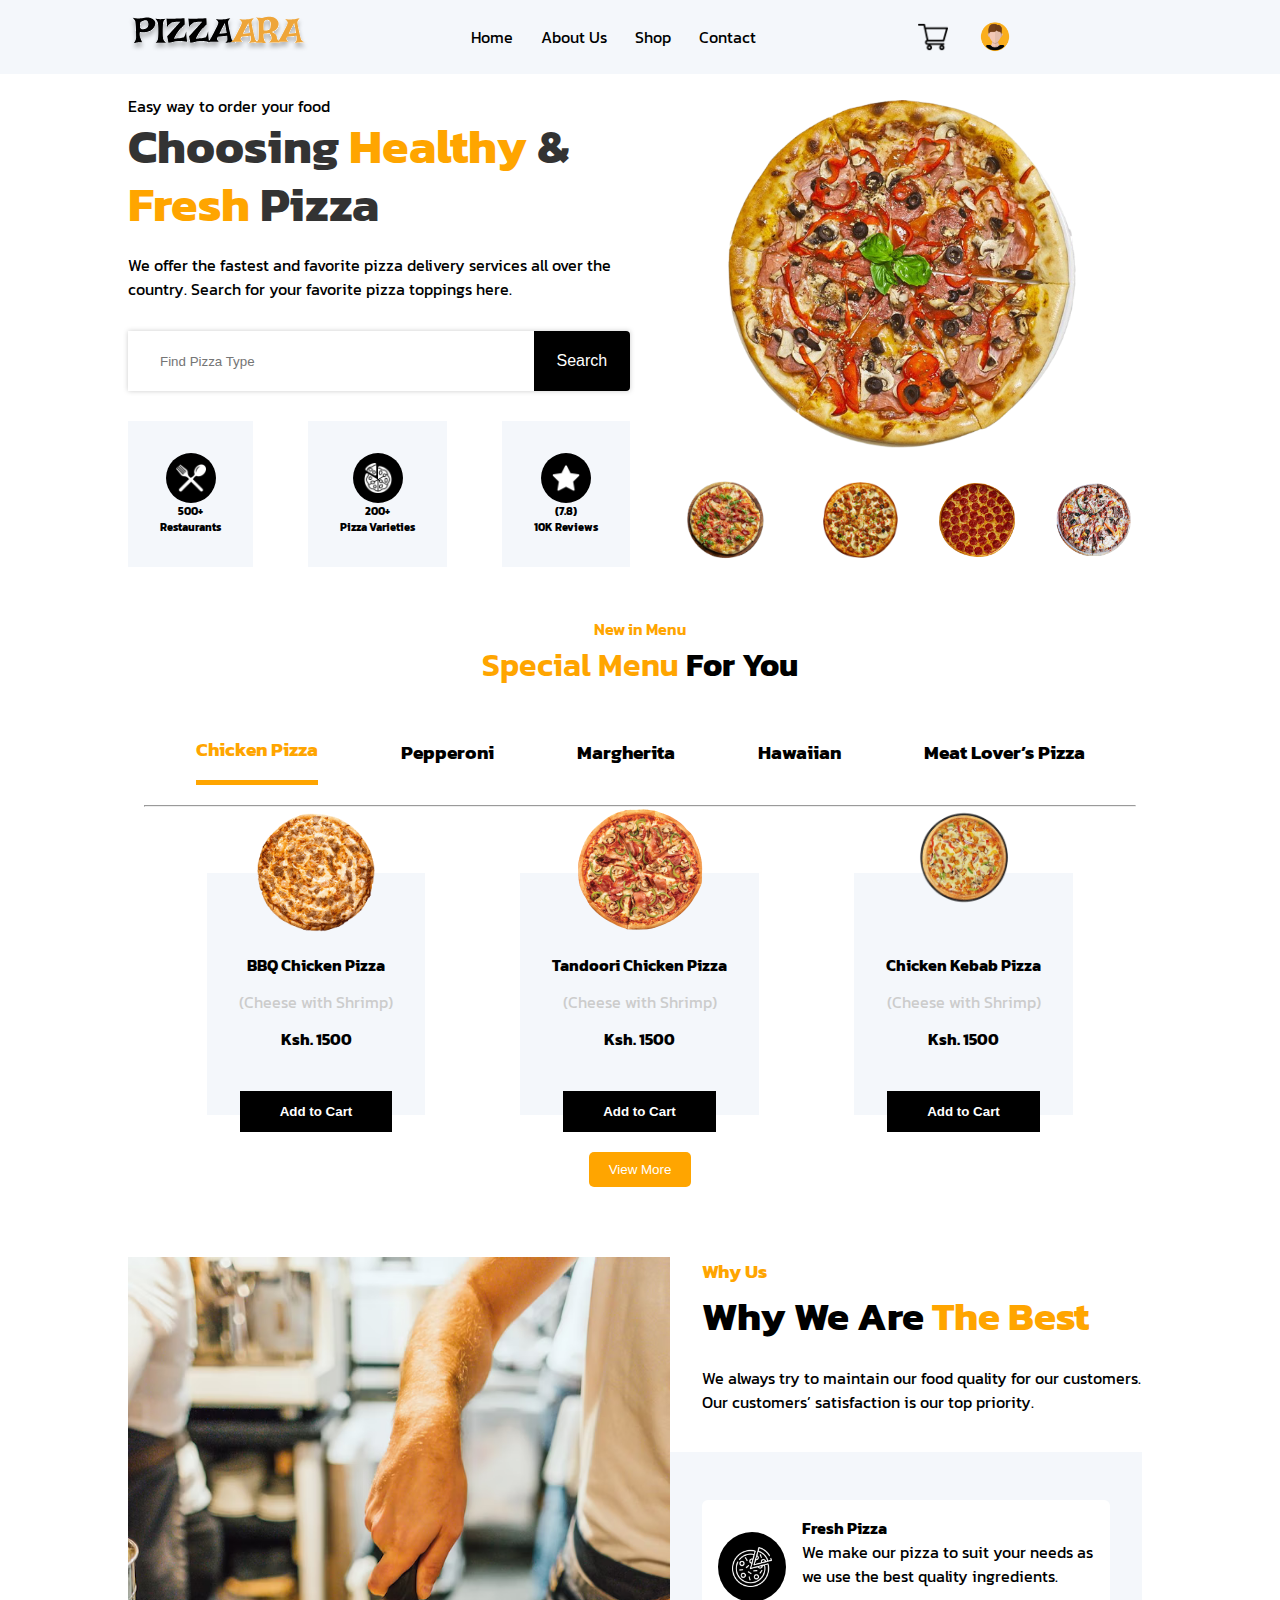
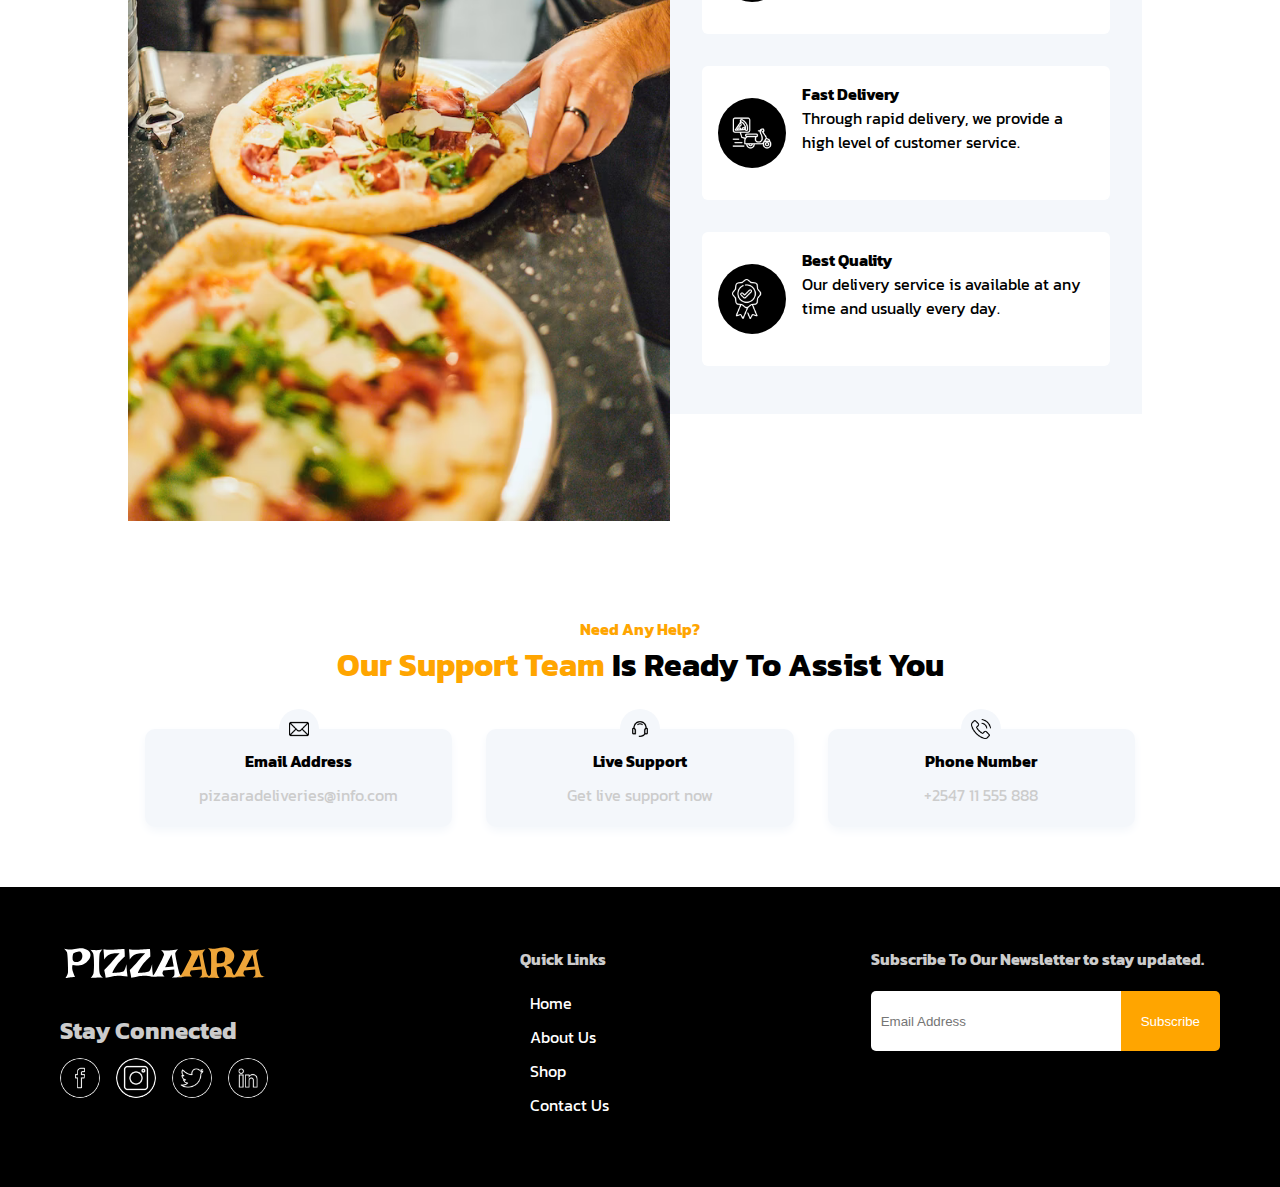
==== commit 326fba75: "Added functionality where it filters  the menu based on the desire" ====
--- a/index.html
+++ b/index.html
@@ -125,17 +125,17 @@
               <h1><span class="yellow">Special Menu</span> For You</h1>
             </div>
             <ul>
-              <li><a href="#" class="active">Chicken Pizza</a></li>
-              <li><a href="#">Pepperoni</a></li>
-              <li><a href="#">Margherita</a></li>
-              <li><a href="#">Hawaiian</a></li>
-              <li><a href="#">Meat Lover’s Pizza</a></li>
+              <li class="select">Chicken Pizza</li>
+              <li class="select">Pepperoni</li>
+              <li class="select">Margherita</li>
+              <li class="select">Hawaiian</li>
+              <li class="select">Meat Lover’s Pizza</li>
             </ul>
             <hr />
 
             <!-- Pizza Items -->
 
-            <div class="variaties">
+            <div class="variaties chicken">
               <div class="varieties-container">
                 <div class="variaties-img">
                   <img
@@ -182,6 +182,239 @@
                 </div>
                 <div class="varieties-content">
                   <p class="v-c-bold">Chicken Kebab Pizza<br /></p>
+                  <span>(Cheese with Shrimp)</span> <br />
+                  <p class="v-c-bold">Ksh. 1500</p>
+                </div>
+
+                <div class="varieties-btn">
+                  <button class="v-c-bold" type="button">Add to Cart</button>
+                </div>
+              </div>
+              <!-- </div> -->
+            </div>
+
+            <!-- Pepperoni -->
+            <div class="variaties pepperoni">
+              <div class="varieties-container">
+                <div class="variaties-img">
+                  <img
+                    src="images/barbecue-chicken-pizza.png"
+                    alt="BBQ Chicken Pizza"
+                  />
+                </div>
+                <div class="varieties-content">
+                  <p class="v-c-bold">BBQ Pepperoni Pizza <br /></p>
+                  <span>(Cheese with Shrimp)</span> <br />
+                  <p class="v-c-bold">Ksh. 1500</p>
+                </div>
+                <div class="varieties-btn">
+                  <button class="v-c-bold" type="button">Add to Cart</button>
+                </div>
+              </div>
+
+              <!-- <div class="variaties"> -->
+              <div class="varieties-container">
+                <div class="variaties-img">
+                  <img
+                    src="images/tandoori-chicken.png"
+                    alt="Tandoori Chicken Pizza"
+                  />
+                </div>
+                <div class="varieties-content">
+                  <p class="v-c-bold">Tandoori Pepperoni Pizza<br /></p>
+                  <span>(Cheese with Shrimp)</span> <br />
+                  <p class="v-c-bold">Ksh. 1500</p>
+                </div>
+                <div class="varieties-btn">
+                  <button class="v-c-bold" type="button">Add to Cart</button>
+                </div>
+              </div>
+              <!-- </div>   -->
+
+              <!-- <div class="variaties"> -->
+              <div class="varieties-container">
+                <div class="variaties-img">
+                  <img
+                    src="images/chicken-kebab.png"
+                    alt="Chicken Kebab Pizza"
+                  />
+                </div>
+                <div class="varieties-content">
+                  <p class="v-c-bold">Pepperoni Kebab Pizza<br /></p>
+                  <span>(Cheese with Shrimp)</span> <br />
+                  <p class="v-c-bold">Ksh. 1500</p>
+                </div>
+
+                <div class="varieties-btn">
+                  <button class="v-c-bold" type="button">Add to Cart</button>
+                </div>
+              </div>
+              <!-- </div> -->
+            </div>
+
+            <div class="variaties margherita">
+              <div class="varieties-container">
+                <div class="variaties-img">
+                  <img
+                    src="images/barbecue-chicken-pizza.png"
+                    alt="BBQ Chicken Pizza"
+                  />
+                </div>
+                <div class="varieties-content">
+                  <p class="v-c-bold">BBQ Margherita Pizza <br /></p>
+                  <span>(Cheese with Shrimp)</span> <br />
+                  <p class="v-c-bold">Ksh. 1500</p>
+                </div>
+                <div class="varieties-btn">
+                  <button class="v-c-bold" type="button">Add to Cart</button>
+                </div>
+              </div>
+
+              <!-- <div class="variaties"> -->
+              <div class="varieties-container">
+                <div class="variaties-img">
+                  <img
+                    src="images/tandoori-chicken.png"
+                    alt="Tandoori Chicken Pizza"
+                  />
+                </div>
+                <div class="varieties-content">
+                  <p class="v-c-bold">Tandoori Margherita Pizza<br /></p>
+                  <span>(Cheese with Shrimp)</span> <br />
+                  <p class="v-c-bold">Ksh. 1500</p>
+                </div>
+                <div class="varieties-btn">
+                  <button class="v-c-bold" type="button">Add to Cart</button>
+                </div>
+              </div>
+              <!-- </div>   -->
+
+              <!-- <div class="variaties"> -->
+              <div class="varieties-container">
+                <div class="variaties-img">
+                  <img
+                    src="images/chicken-kebab.png"
+                    alt="Chicken Kebab Pizza"
+                  />
+                </div>
+                <div class="varieties-content">
+                  <p class="v-c-bold">Margherita Kebab Pizza<br /></p>
+                  <span>(Cheese with Shrimp)</span> <br />
+                  <p class="v-c-bold">Ksh. 1500</p>
+                </div>
+
+                <div class="varieties-btn">
+                  <button class="v-c-bold" type="button">Add to Cart</button>
+                </div>
+              </div>
+              <!-- </div> -->
+            </div>
+
+            <div class="variaties hawaiian">
+              <div class="varieties-container">
+                <div class="variaties-img">
+                  <img
+                    src="images/barbecue-chicken-pizza.png"
+                    alt="BBQ Chicken Pizza"
+                  />
+                </div>
+                <div class="varieties-content">
+                  <p class="v-c-bold">BBQ Hawaiian Pizza <br /></p>
+                  <span>(Cheese with Shrimp)</span> <br />
+                  <p class="v-c-bold">Ksh. 1500</p>
+                </div>
+                <div class="varieties-btn">
+                  <button class="v-c-bold" type="button">Add to Cart</button>
+                </div>
+              </div>
+
+              <!-- <div class="variaties"> -->
+              <div class="varieties-container">
+                <div class="variaties-img">
+                  <img
+                    src="images/tandoori-chicken.png"
+                    alt="Tandoori Chicken Pizza"
+                  />
+                </div>
+                <div class="varieties-content">
+                  <p class="v-c-bold">Tandoori Hawaiian Pizza<br /></p>
+                  <span>(Cheese with Shrimp)</span> <br />
+                  <p class="v-c-bold">Ksh. 1500</p>
+                </div>
+                <div class="varieties-btn">
+                  <button class="v-c-bold" type="button">Add to Cart</button>
+                </div>
+              </div>
+              <!-- </div>   -->
+
+              <!-- <div class="variaties"> -->
+              <div class="varieties-container">
+                <div class="variaties-img">
+                  <img
+                    src="images/chicken-kebab.png"
+                    alt="Chicken Kebab Pizza"
+                  />
+                </div>
+                <div class="varieties-content">
+                  <p class="v-c-bold">Hawaiian Kebab Pizza<br /></p>
+                  <span>(Cheese with Shrimp)</span> <br />
+                  <p class="v-c-bold">Ksh. 1500</p>
+                </div>
+
+                <div class="varieties-btn">
+                  <button class="v-c-bold" type="button">Add to Cart</button>
+                </div>
+              </div>
+              <!-- </div> -->
+            </div>
+
+            <div class="variaties meat">
+              <div class="varieties-container">
+                <div class="variaties-img">
+                  <img
+                    src="images/barbecue-chicken-pizza.png"
+                    alt="BBQ Chicken Pizza"
+                  />
+                </div>
+                <div class="varieties-content">
+                  <p class="v-c-bold">BBQ Meat Lover’s Pizza <br /></p>
+                  <span>(Cheese with Shrimp)</span> <br />
+                  <p class="v-c-bold">Ksh. 1500</p>
+                </div>
+                <div class="varieties-btn">
+                  <button class="v-c-bold" type="button">Add to Cart</button>
+                </div>
+              </div>
+
+              <!-- <div class="variaties"> -->
+              <div class="varieties-container">
+                <div class="variaties-img">
+                  <img
+                    src="images/tandoori-chicken.png"
+                    alt="Tandoori Chicken Pizza"
+                  />
+                </div>
+                <div class="varieties-content">
+                  <p class="v-c-bold">Tandoori Meat Lover’s Pizza<br /></p>
+                  <span>(Cheese with Shrimp)</span> <br />
+                  <p class="v-c-bold">Ksh. 1500</p>
+                </div>
+                <div class="varieties-btn">
+                  <button class="v-c-bold" type="button">Add to Cart</button>
+                </div>
+              </div>
+              <!-- </div>   -->
+
+              <!-- <div class="variaties"> -->
+              <div class="varieties-container">
+                <div class="variaties-img">
+                  <img
+                    src="images/chicken-kebab.png"
+                    alt="Chicken Kebab Pizza"
+                  />
+                </div>
+                <div class="varieties-content">
+                  <p class="v-c-bold">Meat Lover’s Kebab Pizza<br /></p>
                   <span>(Cheese with Shrimp)</span> <br />
                   <p class="v-c-bold">Ksh. 1500</p>
                 </div>
@@ -348,5 +581,8 @@
         </div>
       </div>
     </footer>
+
+    <script src="./js/script.js"></script>
+    <script src="./js/cart.js"></script>
   </body>
 </html>
--- a/css/style.css
+++ b/css/style.css
@@ -21,6 +21,12 @@
 .container {
   width: 80%;
   margin: 0 auto;
+}
+
+.active {
+  color: orange;
+  border-bottom: 5px solid orange;
+  padding: 16px 0;
 }
 
 @media (max-width: 768px) {
@@ -307,14 +313,13 @@
 .menu ul li {
   font-size: 1.2rem;
   font-weight: bold;
+  cursor: pointer;
 }
 .menu ul li a {
   transition: color 0.3s ease;
 }
-.menu ul li a:hover {
+.menu ul li a:focus {
   color: orange;
-  border-bottom: 5px solid orange;
-  padding: 16px 0;
 }
 .menu hr {
   margin-top: 20px;
@@ -404,22 +409,24 @@
 }
 
 .why-us-section {
-  padding: 90px 0;
+  padding-top: 80px 0;
 }
 .why-us-section .why-us-container {
   display: flex;
   justify-content: center;
-  max-width: 100%;
-  height: 100vh;
+  width: 100%;
+  height: 100%;
 }
 .why-us-section .why-us-image {
   height: 100vh;
 }
 .why-us-section .why-us-image img {
-  max-width: 100%;
-  height: 100%;
+  width: 100%;
+  height: 96%;
 }
 .why-us-section .why-us-content {
+  width: 50%;
+  height: 100vh;
   justify-content: center;
   padding-right: 10px;
 }
@@ -443,6 +450,12 @@
 }
 .why-us-section .why-us-content h2 .highlight-best {
   color: orange;
+}
+.why-us-section .why-us-content p {
+  font-size: 1em;
+  color: #000;
+  margin-bottom: 30px;
+  align-self: center;
 }
 .why-us-section .why-us-content .features {
   background-color: #F4F7FB;
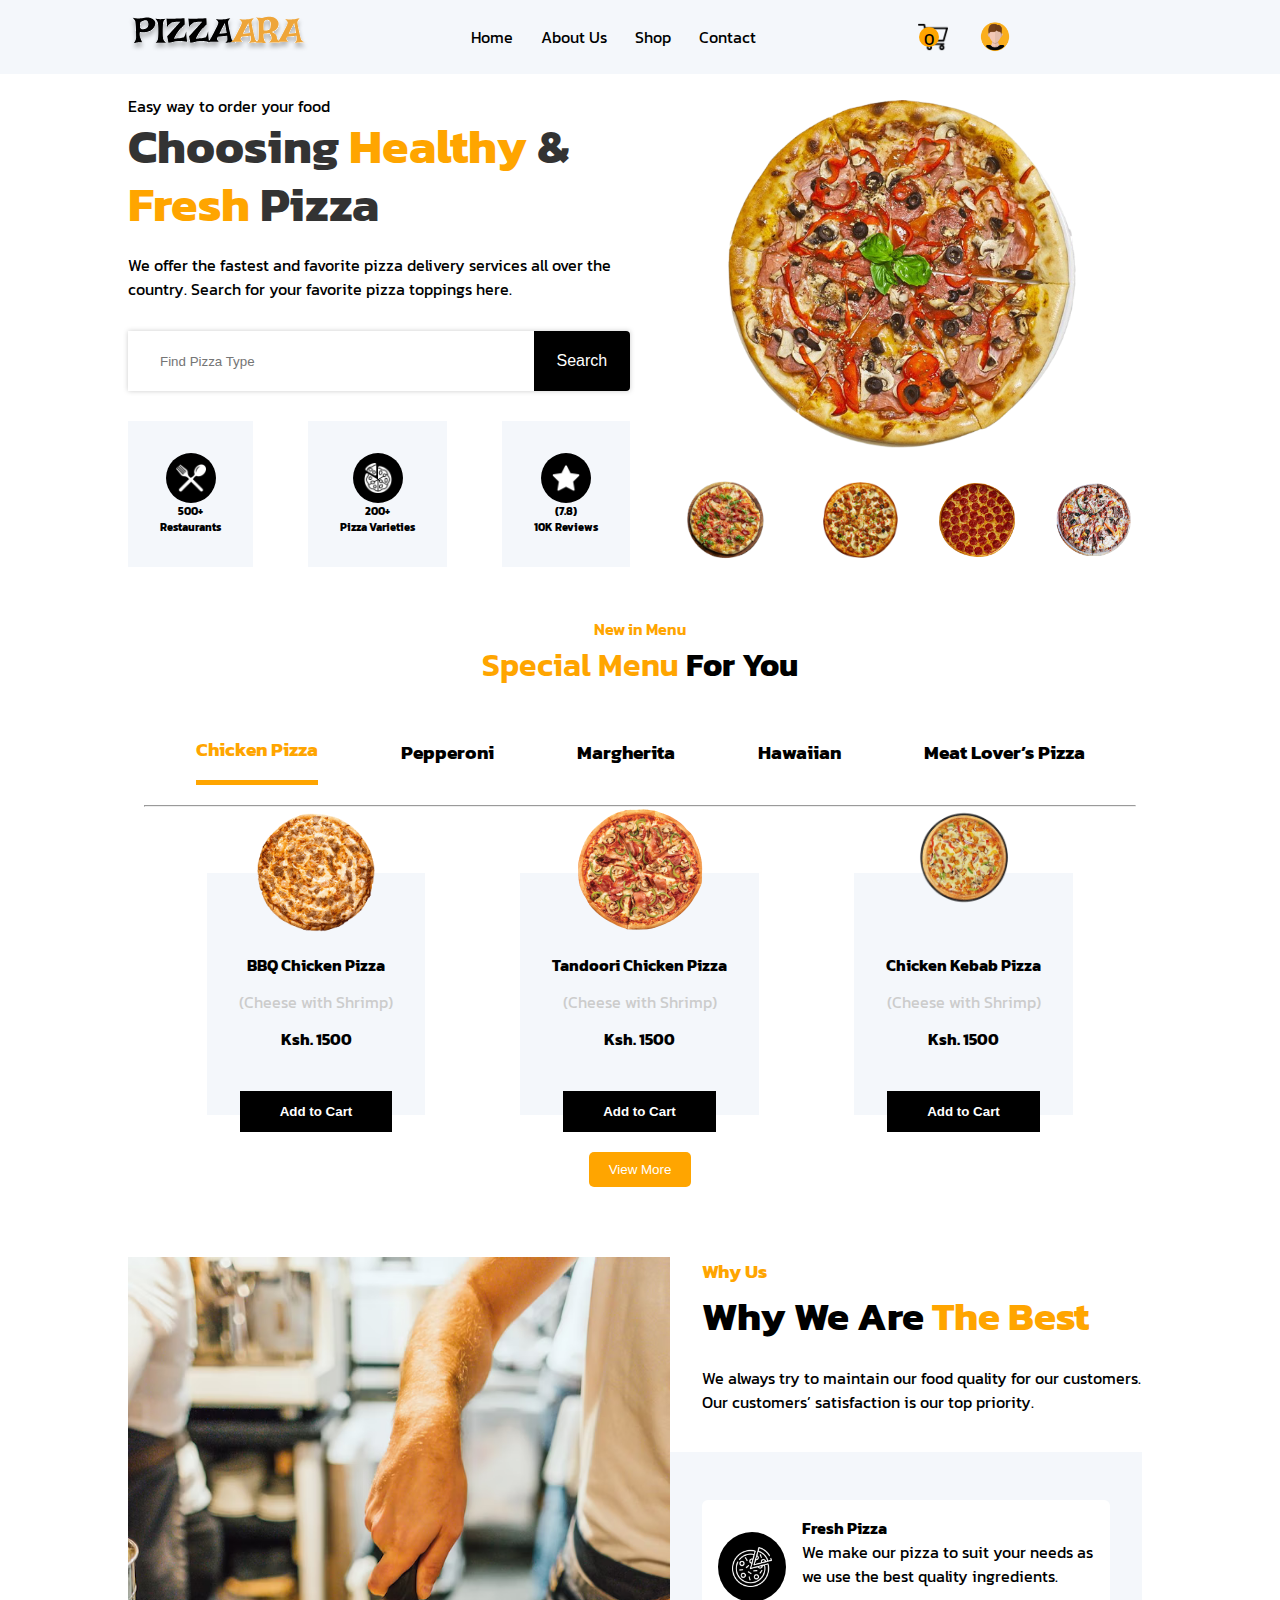
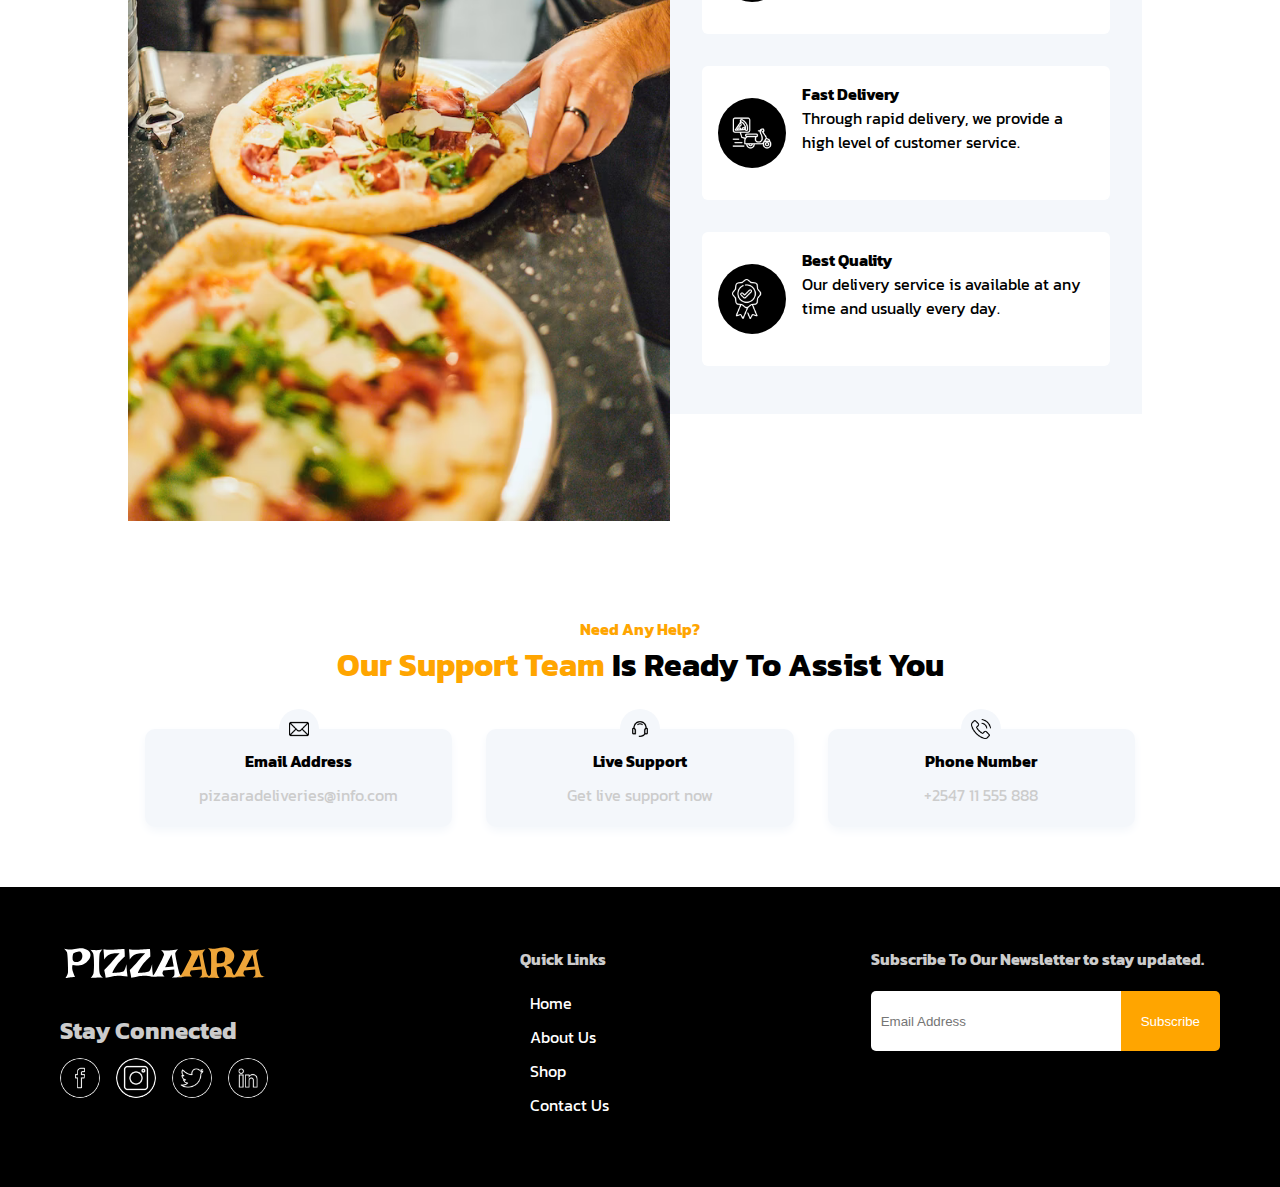
==== commit 8bb980e0: "Making and apdating the cart" ====
--- a/index.html
+++ b/index.html
@@ -42,7 +42,8 @@
               </ul>
             </div>
             <div class="nav-right">
-              <img src="images/shopping-cart.png" alt="Shopping Cart" />
+              <img class="cart" src="images/shopping-cart.png" alt="Shopping Cart" />
+              <span class="cart_no">0</span>
               <img src="images/avatar.png" alt="User Avatar" />
             </div>
             <i class="fa-solid fa-bars"></i>
--- a/css/style.css
+++ b/css/style.css
@@ -67,6 +67,7 @@
   flex-wrap: nowrap;
   flex-direction: row;
   gap: 2em;
+  position: relative;
 }
 nav .nav .nav-right img {
   width: 30px;
@@ -89,6 +90,16 @@
 nav .nav .nav-center a:hover {
   color: white;
   background-color: orange;
+}
+
+.cart_no {
+  position: absolute;
+  background-color: orange;
+  height: 20px;
+  width: 20px;
+  border-radius: 50%;
+  text-align: center;
+  left: 1%;
 }
 
 .nav-center {
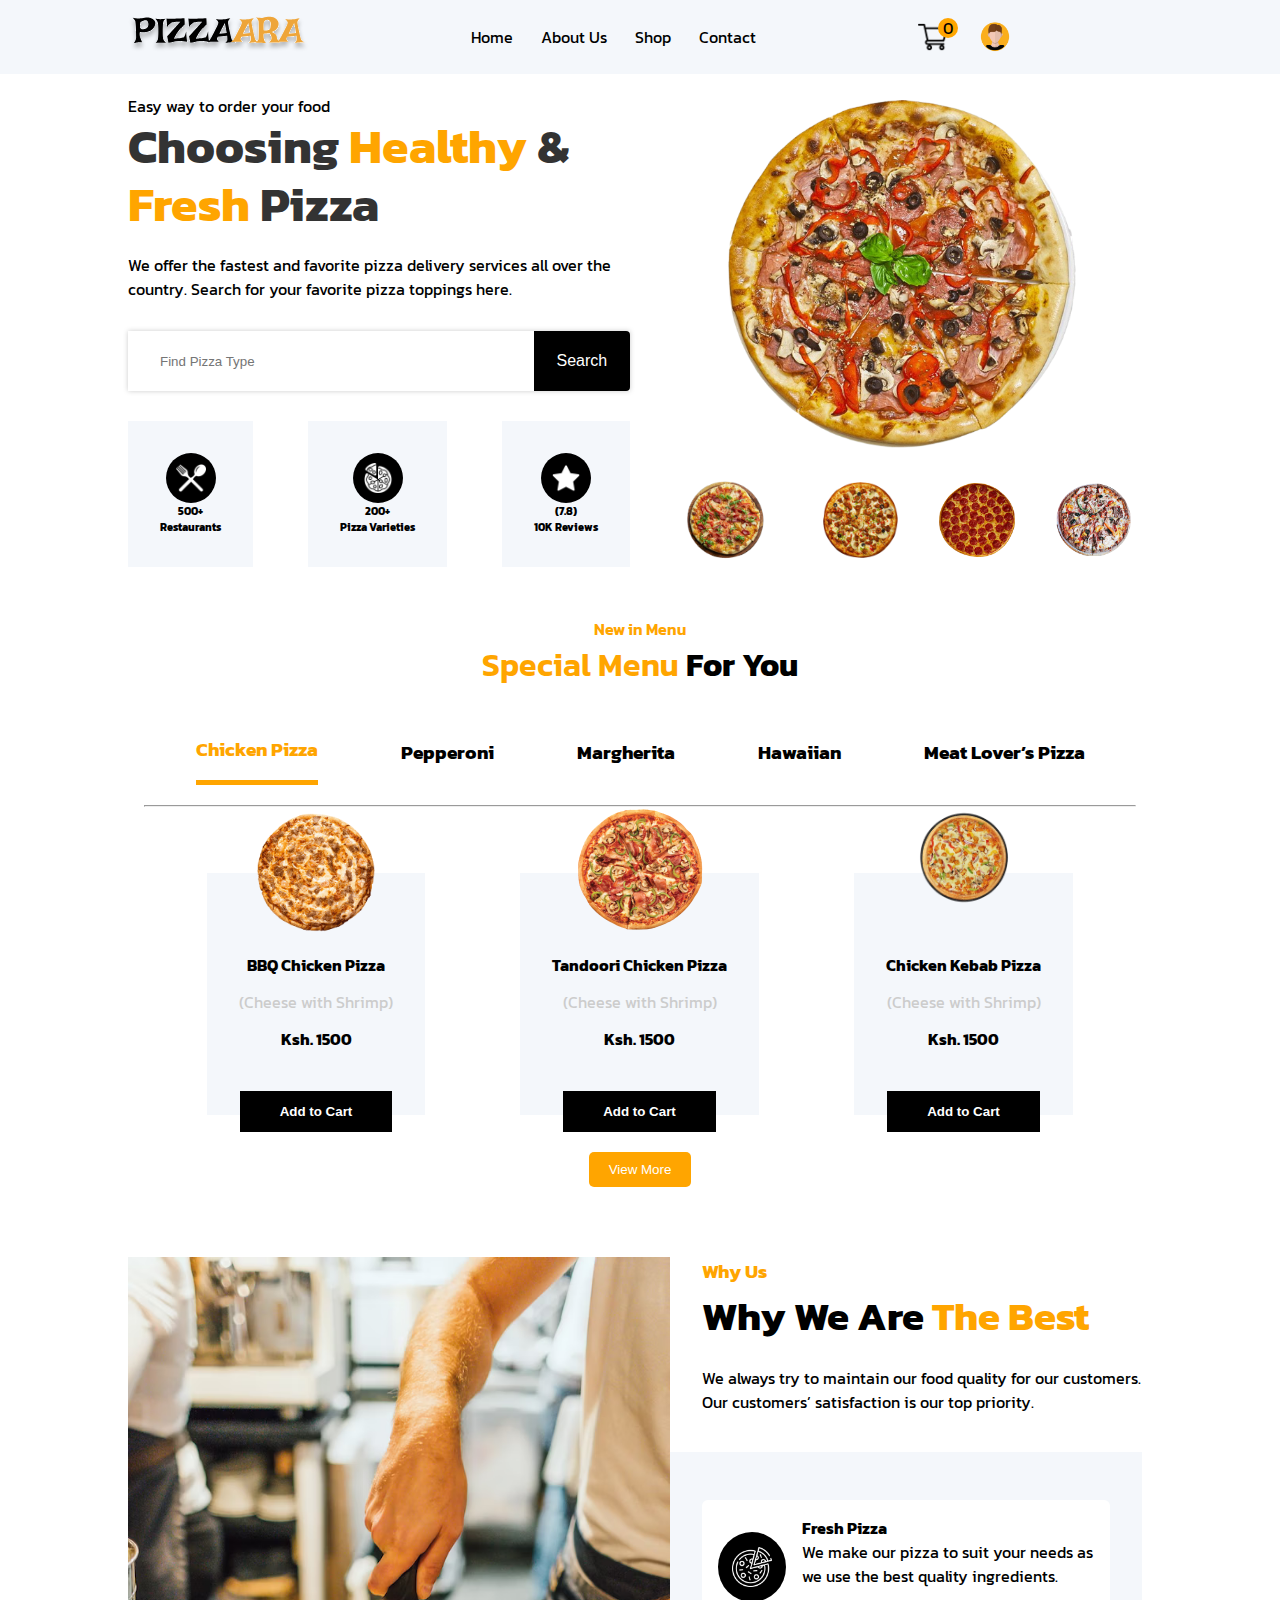
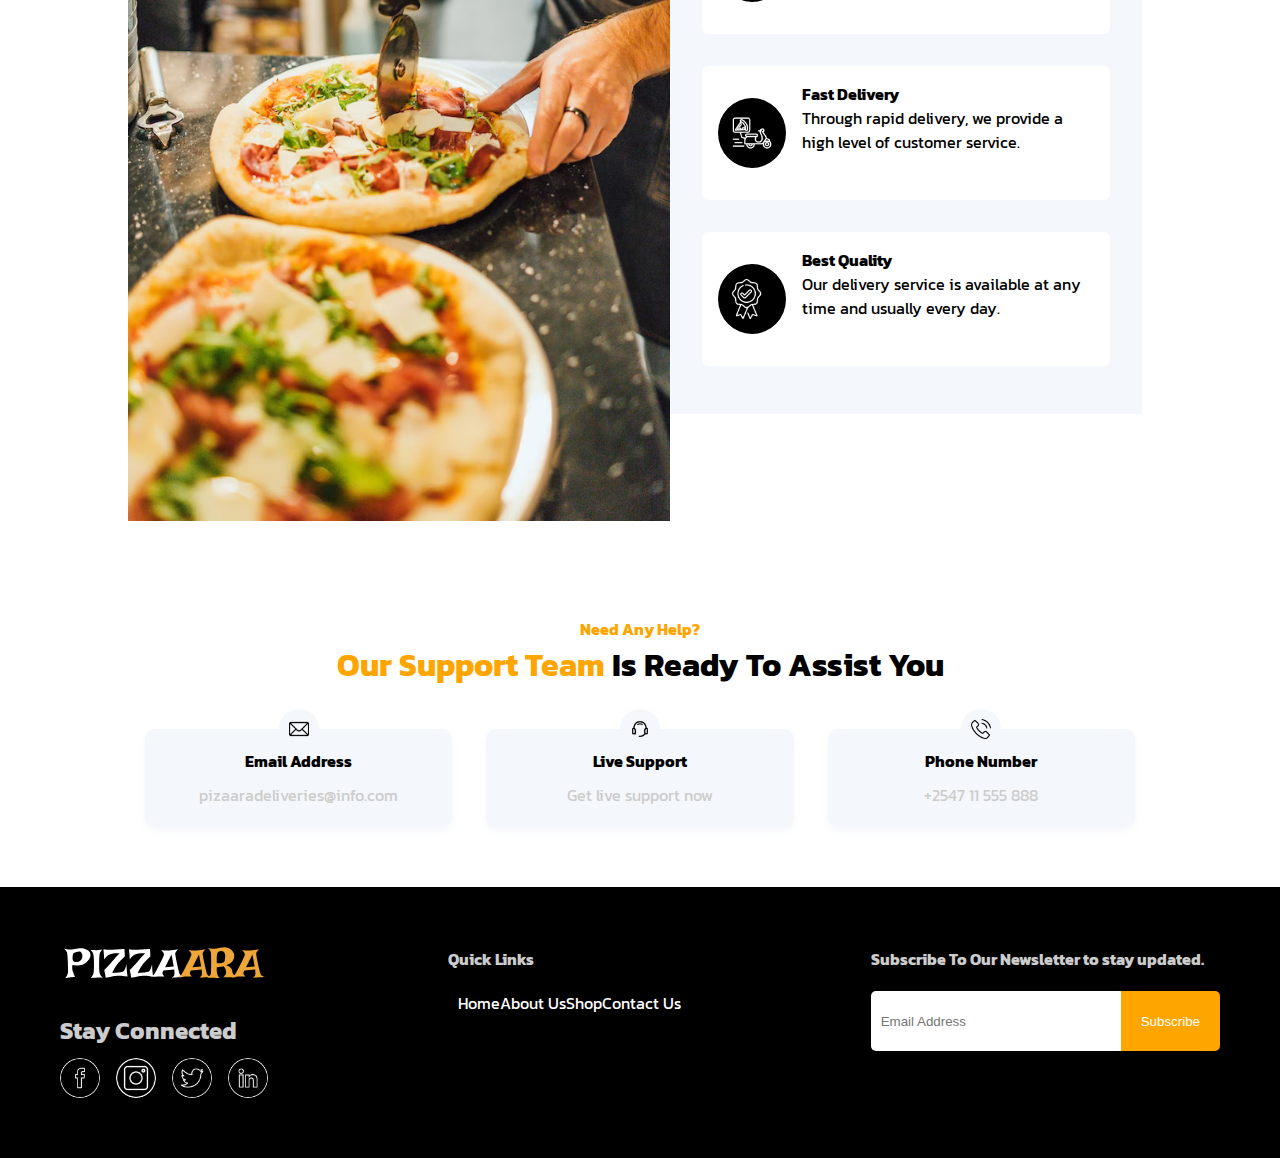
==== commit 555ae85a: "finished adding the adding item on the cart part left with price and increament part" ====
--- a/index.html
+++ b/index.html
@@ -42,7 +42,11 @@
               </ul>
             </div>
             <div class="nav-right">
-              <img class="cart" src="images/shopping-cart.png" alt="Shopping Cart" />
+              <img
+                class="cart"
+                src="images/shopping-cart.png"
+                alt="Shopping Cart"
+              />
               <span class="cart_no">0</span>
               <img src="images/avatar.png" alt="User Avatar" />
             </div>
@@ -50,6 +54,33 @@
           </div>
         </div>
       </nav>
+
+      <div class="cart_container">
+        <div class="cart_hearder">
+          <ul>
+            <li>Image</li>
+            <li>Name</li>
+            <li>Price</li>
+            <li>Quantity</li>
+          </ul>
+        </div>
+        <div class="cart_items_section">
+          
+          <!-- <div class="cartImg">
+            <img
+              src="images/tandoori-chicken.png"
+              alt="Tandoori Chicken Pizza"
+            />
+          </div>
+          <p class="v-c-bold">Tandoori Pepperoni<br /></p>
+          <p class="v-c-bold">Ksh. 1500</p>
+          <div class="quants">
+            <p>-</p>
+            <p>1</p>
+            <p>+</p>
+          </div> -->
+        </div>
+      </div>
 
       <!-- Hero Section -->
       <section class="hero">
--- a/css/style.css
+++ b/css/style.css
@@ -58,6 +58,7 @@
   flex-wrap: nowrap;
   flex-direction: row;
   padding: 1em 0;
+  position: relative;
 }
 nav .nav .nav-right {
   display: flex;
@@ -92,14 +93,21 @@
   background-color: orange;
 }
 
+.cart {
+  cursor: pointer;
+}
+
 .cart_no {
+  display: flex;
+  justify-content: center;
+  align-items: center;
   position: absolute;
   background-color: orange;
   height: 20px;
   width: 20px;
   border-radius: 50%;
-  text-align: center;
-  left: 1%;
+  left: 20px;
+  bottom: 15px;
 }
 
 .nav-center {
@@ -114,6 +122,79 @@
 
 .fa-bars {
   visibility: hidden;
+}
+
+.cart_container {
+  position: absolute;
+  padding: 10px;
+  background-color: #F4F7FB;
+  z-index: 2;
+  right: 10px;
+  display: none;
+  flex: 1;
+}
+
+ul {
+  display: flex;
+  justify-content: space-between;
+  flex: 1;
+}
+
+.cart_items_section {
+  display: flex;
+  flex-direction: column;
+  justify-content: space-between;
+  align-items: center;
+}
+.cart_items_section .cartImg {
+  display: flex;
+}
+.cart_items_section img {
+  width: 50px;
+  height: 50px;
+  flex: 1;
+}
+.cart_items_section .quants {
+  display: flex;
+  justify-content: space-between;
+  align-items: center;
+  padding-right: 10px;
+}
+.cart_items_section .quants p {
+  flex: 1;
+  background-color: orange;
+  padding-left: 0.8em;
+  cursor: pointer;
+}
+
+.cart_items {
+  display: flex;
+  justify-content: space-between;
+  width: 100%;
+  align-items: center;
+}
+.cart_items .cartImg {
+  display: flex;
+  padding-right: 50px;
+}
+.cart_items img {
+  width: 70px;
+  height: 70px;
+}
+.cart_items .quants {
+  display: flex;
+  justify-content: space-between;
+  align-items: center;
+  padding-right: 10px;
+}
+.cart_items .quants p {
+  background-color: orange;
+  cursor: pointer;
+}
+
+.show-cart-container {
+  display: block;
+  width: 30vw;
 }
 
 @media (max-width: 600px) {
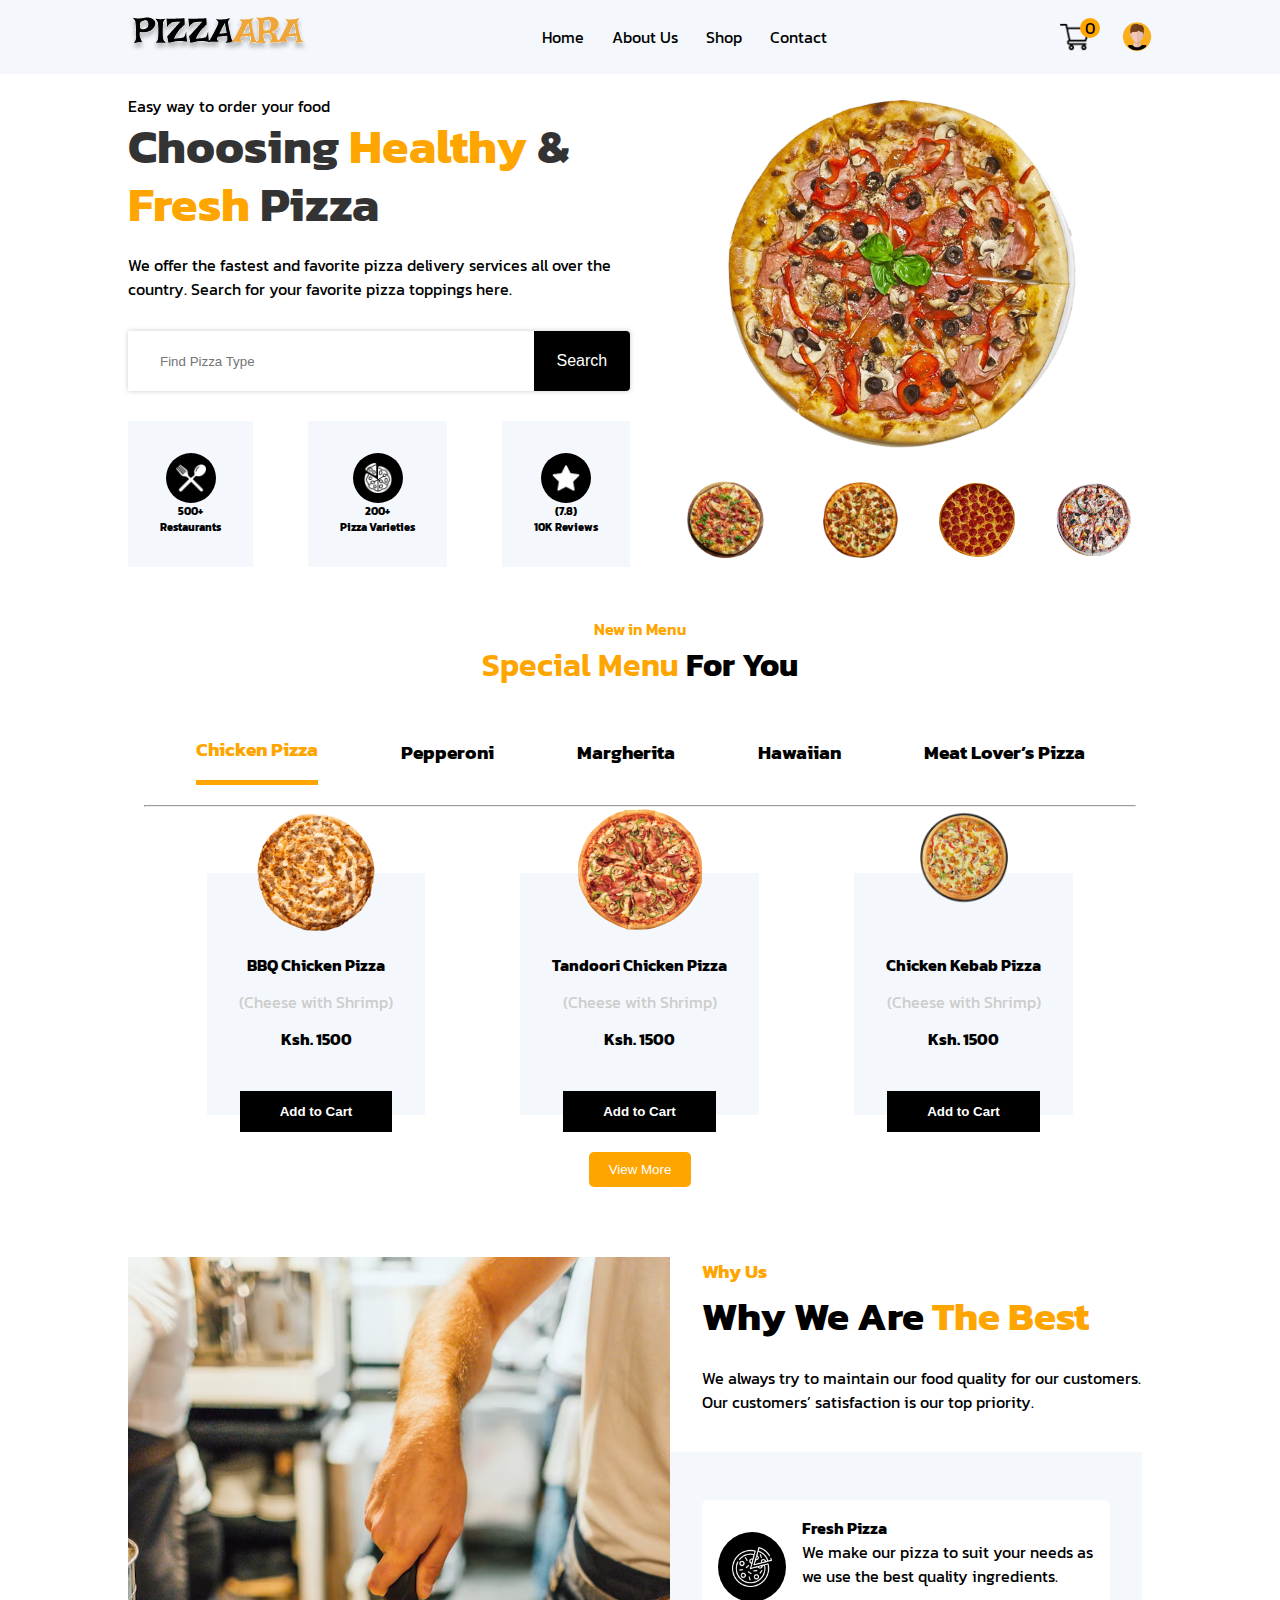
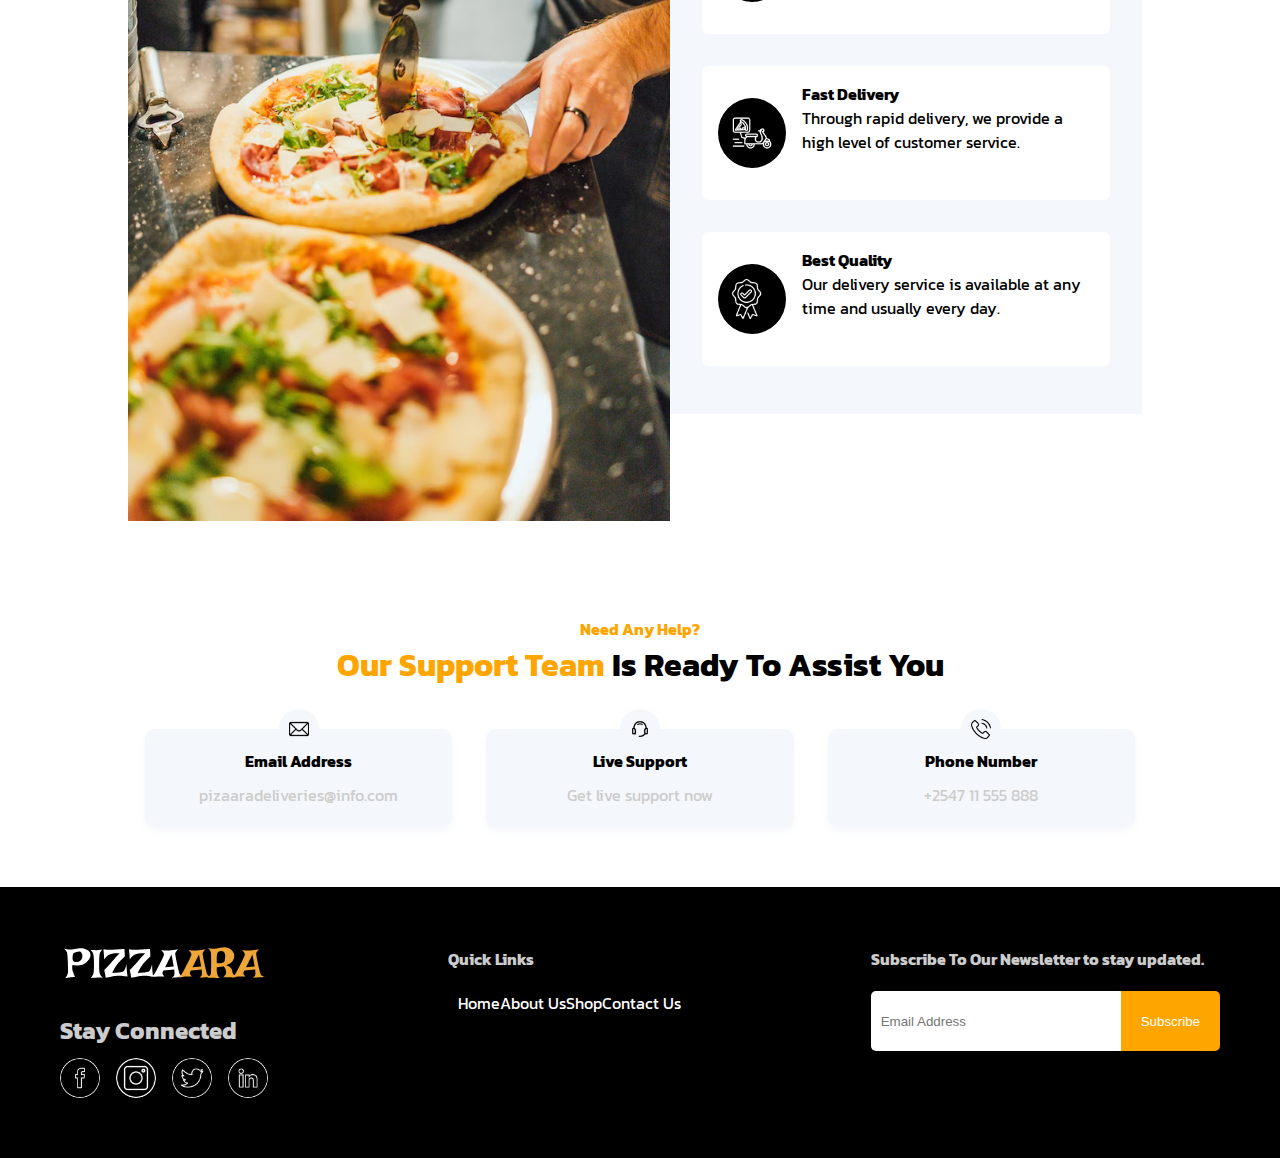
==== commit 3ab72b4d: "Added the cart delete functionality, made the shop fully functional" ====
--- a/index.html
+++ b/index.html
@@ -50,7 +50,11 @@
               <span class="cart_no">0</span>
               <img src="images/avatar.png" alt="User Avatar" />
             </div>
-            <i class="fa-solid fa-bars"></i>
+            <div class="hammburger">
+              <div class="bar"></div>
+              <div class="bar"></div>
+              <div class="bar"></div>
+            </div>
           </div>
         </div>
       </nav>
@@ -60,12 +64,11 @@
           <ul>
             <li>Image</li>
             <li>Name</li>
+            <li>Quantity</li>
             <li>Price</li>
-            <li>Quantity</li>
           </ul>
         </div>
         <div class="cart_items_section">
-          
           <!-- <div class="cartImg">
             <img
               src="images/tandoori-chicken.png"
@@ -80,6 +83,7 @@
             <p>+</p>
           </div> -->
         </div>
+        <h3 class="totalPrice"></h3>
       </div>
 
       <!-- Hero Section -->
@@ -459,7 +463,7 @@
             </div>
 
             <div>
-              <button class="var-btn">View More</button>
+              <a href="./shop.html"><button class="var-btn">View More</button></a>
             </div>
           </div>
         </div>
--- a/css/style.css
+++ b/css/style.css
@@ -80,6 +80,7 @@
   flex-direction: center;
   flex-wrap: nowrap;
   flex-direction: center;
+  flex-grow: 1;
   gap: 0.5em;
 }
 nav .nav .nav-center a {
@@ -111,7 +112,6 @@
 }
 
 .nav-center {
-  display: inline-block;
   display: flex;
   justify-content: flex;
   align-items: center;
@@ -194,11 +194,43 @@
 
 .show-cart-container {
   display: block;
-  width: 30vw;
+  width: 40vw;
+}
+
+.hammburger {
+  display: none;
+  cursor: pointer;
+}
+
+.bar {
+  height: 2px;
+  width: 25px;
+  background-color: #000;
+  margin: 5px 0;
+  opacity: 0.8;
+  transition: all 0.3s ease-in-out;
+}
+
+.hammburger {
+  display: none;
+}
+
+.ham-open .bar:nth-child(1) {
+  transform: translateY(7px) rotate(45deg);
+  width: 25px;
+}
+
+.ham-open .bar:nth-child(2) {
+  opacity: 0;
+}
+
+.ham-open .bar:nth-child(3) {
+  transform: translateY(-7px) rotate(-45deg);
+  width: 25px;
 }
 
 @media (max-width: 600px) {
-  nav.nav {
+  nav.nav, .nav-center {
     flex-direction: column;
     align-items: center;
   }
@@ -208,8 +240,8 @@
   .nav-center a {
     margin-bottom: 10px;
   }
-  .fa-bars {
-    visibility: visible;
+  .hammburger {
+    display: block;
   }
 }
 .hero-container {
@@ -429,6 +461,9 @@
   .menu .menu-container ul li {
     margin: 5px 0;
   }
+  .menu .menu-container .select {
+    font-size: 0.9em;
+  }
   .menu .variaties {
     display: flex;
     flex-direction: column;
